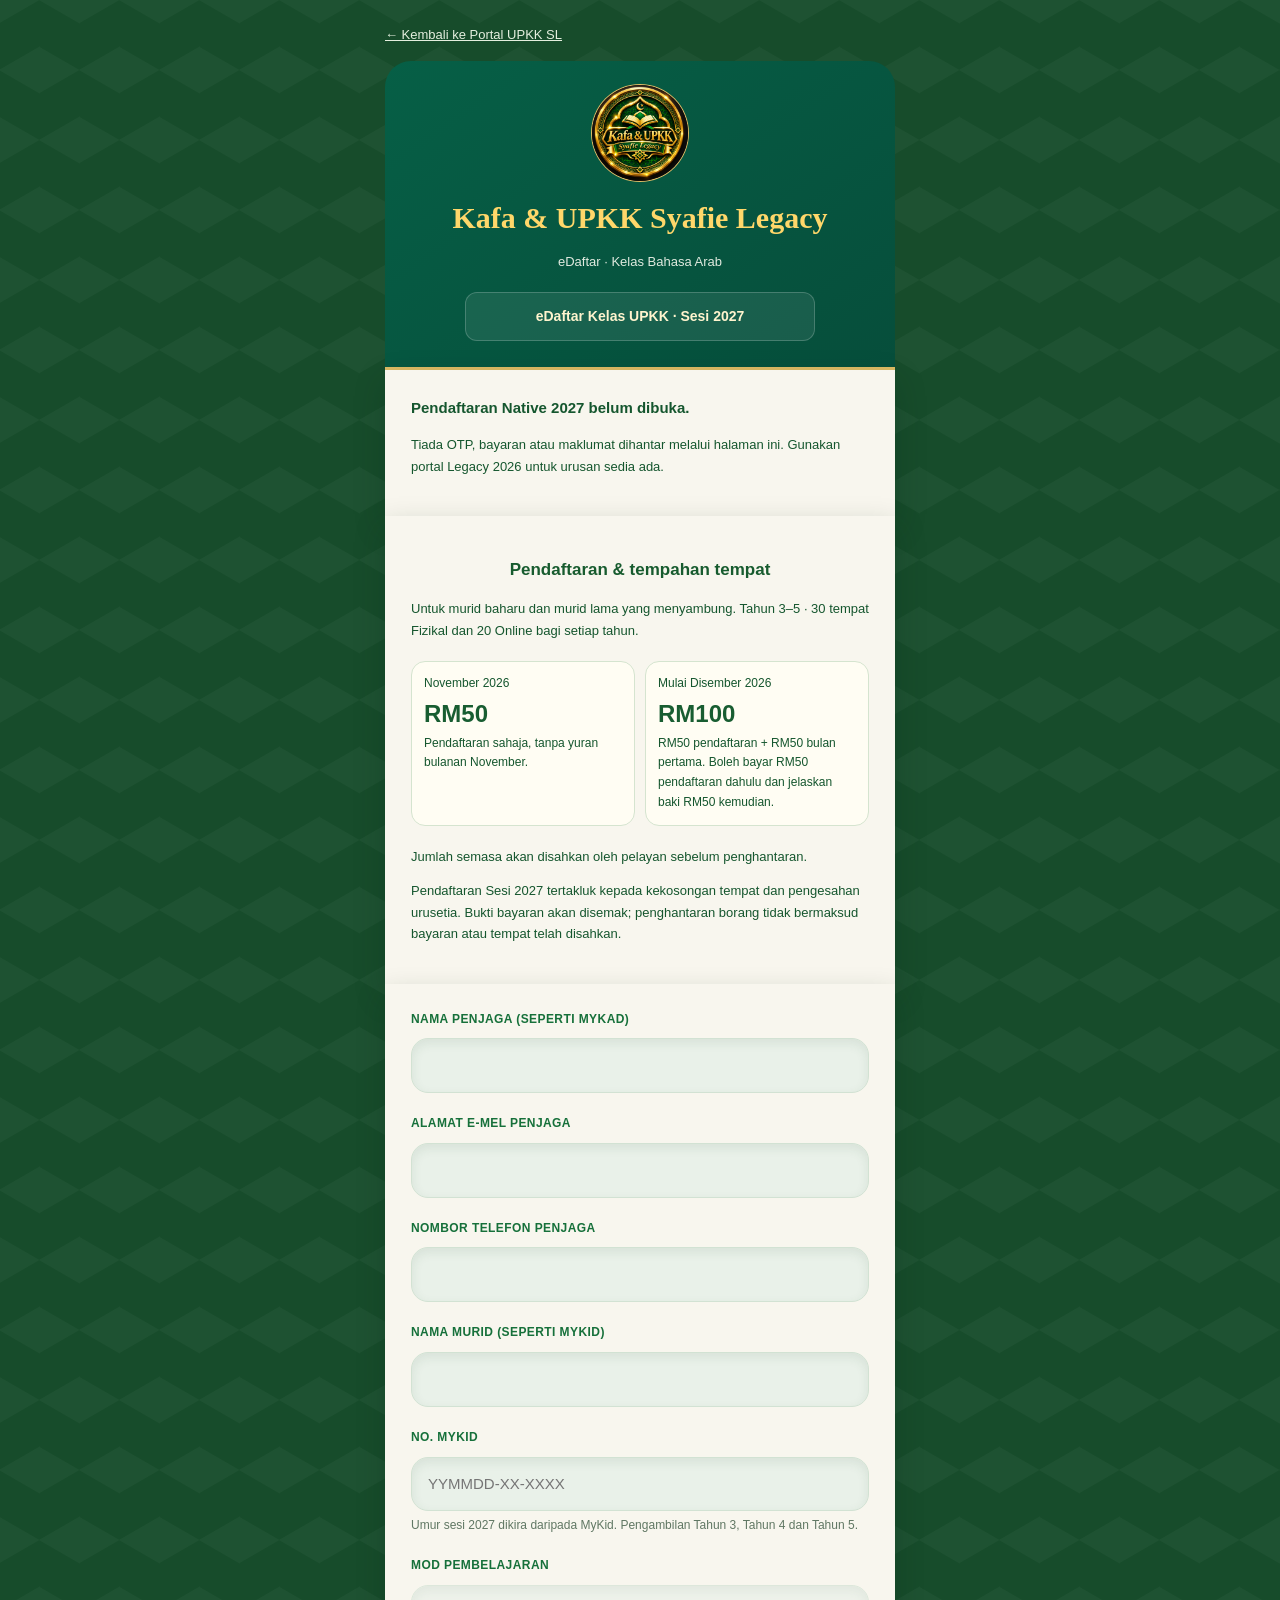
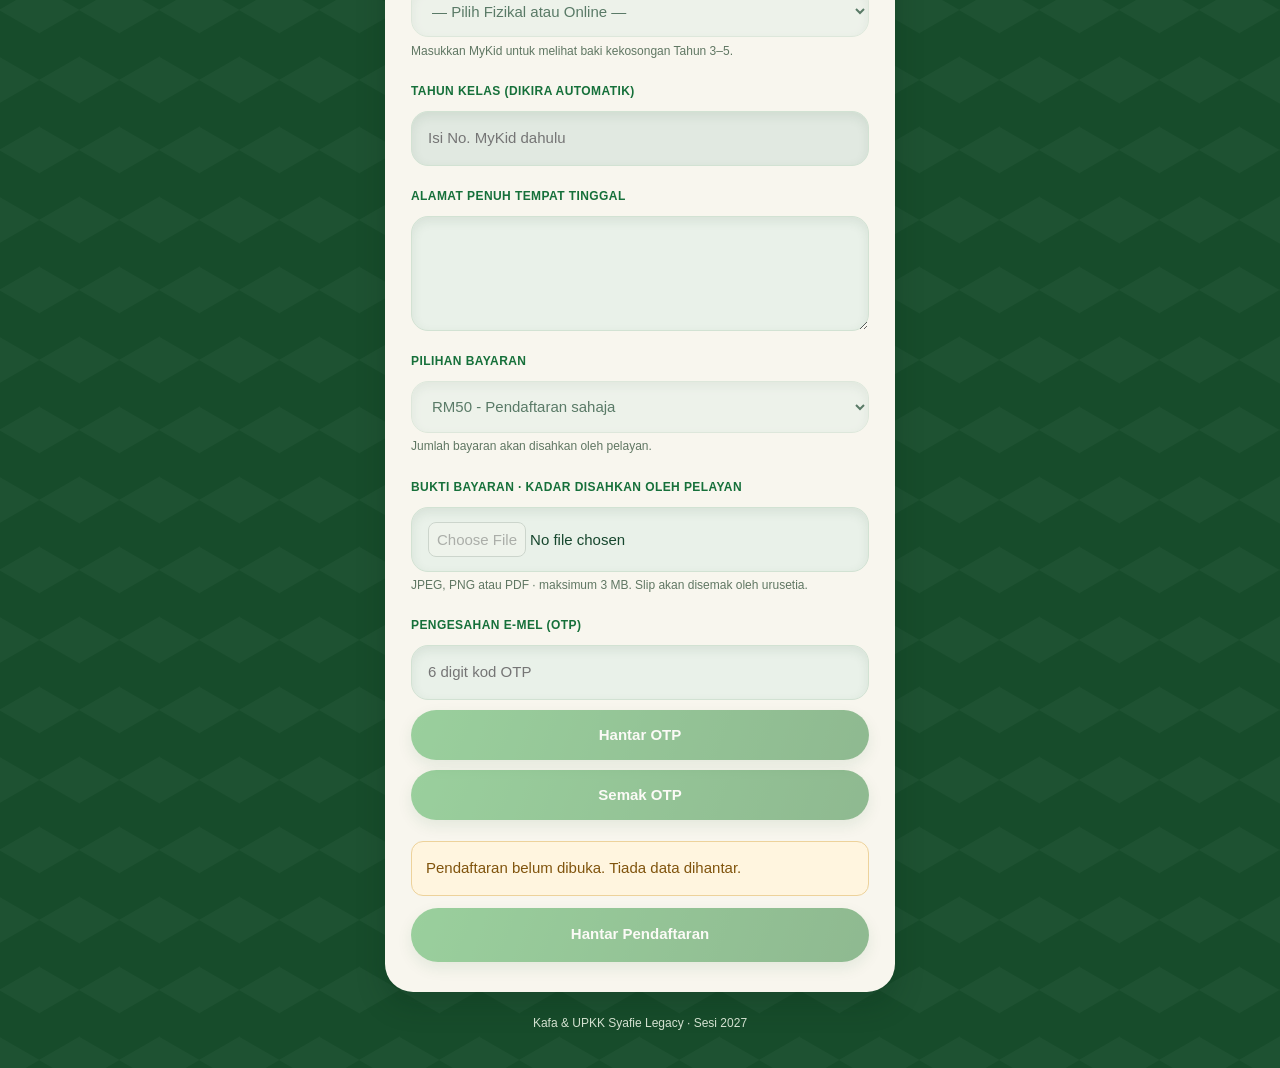
==== edaftar.html @ 926cbefb "fix(edaftar): restore milestone RM50/RM100 payment selector in 2027 form" ====
<!doctype html>
<html lang="ms"><head><meta charset="utf-8"><meta name="viewport" content="width=device-width,initial-scale=1"><meta name="referrer" content="no-referrer"><meta http-equiv="Content-Security-Policy" content="default-src 'none'; script-src 'self'; style-src 'self' 'unsafe-inline'; connect-src https://script.google.com https://script.googleusercontent.com; img-src 'self' data:; base-uri 'none'; form-action 'none'; object-src 'none'"><meta name="theme-color" content="#064E3B"><meta name="description" content="Pendaftaran Kafa &amp; UPKK Syafie Legacy · Sesi 2027"><title>eDaftar · Kafa &amp; UPKK Syafie Legacy · Sesi 2027</title><link rel="stylesheet" href="./edaftar.css"><script defer src="./edaftar-config.js"></script><script defer src="./edaftar.js"></script></head><body><main><a href="./index.html">← Kembali ke Portal UPKK SL</a>
<header class="upkk-premium-header">
  <img
    src="./assets/branding/portal-logo.png"
    alt="Logo Kafa &amp; UPKK Syafie Legacy"
    class="upkk-header-logo"
    width="82"
    height="82"
  >
  <h1>Kafa &amp; UPKK Syafie Legacy</h1>
  <p>eDaftar · Kelas Bahasa Arab</p>
  <div class="upkk-session-label">
    eDaftar Kelas UPKK · Sesi 2027
  </div>
</header>
<section class="card" role="status" id="ed-gate-banner"><strong>Pendaftaran Native 2027 belum dibuka.</strong><p>Tiada OTP, bayaran atau maklumat dihantar melalui halaman ini. Gunakan portal Legacy 2026 untuk urusan sedia ada.</p></section><section class="card"><h2>Pendaftaran & tempahan tempat</h2><p>Untuk murid baharu dan murid lama yang menyambung. Tahun 3–5 · 30 tempat Fizikal dan 20 Online bagi setiap tahun.</p><div class="fees"><div>November 2026<strong>RM50</strong>Pendaftaran sahaja, tanpa yuran bulanan November.</div><div>Mulai Disember 2026<strong>RM100</strong>RM50 pendaftaran + RM50 bulan pertama. Boleh bayar RM50 pendaftaran dahulu dan jelaskan baki RM50 kemudian.</div></div><p id="ed-fee-quote">Jumlah semasa akan disahkan oleh pelayan sebelum penghantaran.</p><p>Pendaftaran Sesi 2027 tertakluk kepada kekosongan tempat dan pengesahan urusetia. Bukti bayaran akan disemak; penghantaran borang tidak bermaksud bayaran atau tempat telah disahkan.</p></section><section class="card" aria-label="Borang pendaftaran"><form id="native-edaftar-form" autocomplete="on"><fieldset id="ed-fieldset" disabled aria-label="Pendaftaran Native ditutup" style="border:0;padding:0;margin:0;min-width:0">
          <div class="fg"><label class="form-lbl" for="ed-nama-penjaga">Nama Penjaga (seperti MyKad)</label>
            <input class="form-inp" id="ed-nama-penjaga" name="namaPenjaga" maxlength="150" required autocomplete="name"></div>
          <div class="fg"><label class="form-lbl" for="ed-email">Alamat E-mel Penjaga</label>
            <input class="form-inp" id="ed-email" name="email" type="email" maxlength="254" required autocomplete="email"></div>
          <div class="fg"><label class="form-lbl" for="ed-telefon">Nombor Telefon Penjaga</label>
            <input class="form-inp" id="ed-telefon" name="telefon" type="tel" inputmode="tel" maxlength="20" required autocomplete="tel"></div>
          <div class="fg"><label class="form-lbl" for="ed-nama-murid">Nama Murid (seperti MyKid)</label>
            <input class="form-inp" id="ed-nama-murid" name="namaMurid" maxlength="150" required></div>
          <div class="fg"><label class="form-lbl" for="ed-mykid">No. MyKid</label>
            <input class="form-inp" id="ed-mykid" name="mykid" inputmode="numeric" maxlength="14"
              pattern="[0-9]{6}-[0-9]{2}-[0-9]{4}" placeholder="YYMMDD-XX-XXXX"
              title="No. MyKid dalam format YYMMDD-XX-XXXX" aria-describedby="ed-mykid-help" required>
            <small id="ed-mykid-help" aria-live="polite" style="display:block;margin-top:5px;color:var(--text-muted,#666)">Umur sesi 2027 dikira daripada MyKid. Pengambilan Tahun 3, Tahun 4 dan Tahun 5.</small></div>
          <div class="fg"><label class="form-lbl" for="ed-mod-kelas">Mod Pembelajaran</label>
            <select class="form-inp" id="ed-mod-kelas" required>
              <option value="">— Pilih Fizikal atau Online —</option>
              <option value="FIZIKAL">Fizikal (maksimum 30 murid setiap tahun)</option>
              <option value="ONLINE">Online (maksimum 20 murid setiap tahun)</option>
            </select>
            <small id="ed-seats-status" role="status" aria-live="polite" style="display:block;margin-top:5px;color:var(--text-muted,#666)">Masukkan MyKid untuk melihat baki kekosongan Tahun 3–5.</small></div>
          <div class="fg"><label class="form-lbl" for="ed-tahun-kelas">Tahun Kelas (dikira automatik)</label>
            <input class="form-inp" id="ed-tahun-kelas" readonly placeholder="Isi No. MyKid dahulu"></div>
          <div class="fg"><label class="form-lbl" for="ed-alamat">Alamat penuh tempat tinggal</label>
            <textarea class="form-inp" id="ed-alamat" name="alamat" rows="3" maxlength="500" required></textarea></div>
          <div class="fg">
  <label class="form-lbl" for="ed-payment-option">Pilihan Bayaran</label>
  <select class="form-inp" id="ed-payment-option" name="paymentOption" required disabled>
    <option value="REGISTRATION_ONLY">RM50 - Pendaftaran sahaja</option>
    <option value="FULL" disabled>Bayaran penuh - belum tersedia</option>
  </select>
  <small id="ed-payment-note">Jumlah bayaran akan disahkan oleh pelayan.</small>
</div>
          <div class="fg"><label class="form-lbl" for="ed-slip" id="ed-slip-label">Bukti bayaran · kadar disahkan oleh pelayan</label>
            <input class="form-inp" id="ed-slip" name="slip" type="file"
              accept="image/jpeg,image/png,application/pdf" required>
            <small style="display:block;margin-top:4px;color:var(--text-muted,#666)">JPEG, PNG atau PDF · maksimum 3 MB. Slip akan disemak oleh urusetia.</small>
          </div>
          <div class="fg">
            <label class="form-lbl" for="ed-otp">Pengesahan e-mel (OTP)</label>
            <div style="display:flex;gap:8px;align-items:center;flex-wrap:wrap">
              <input class="form-inp" id="ed-otp" type="text" inputmode="numeric" maxlength="6"
                pattern="[0-9]{6}" placeholder="6 digit kod OTP" style="flex:1;min-width:120px" autocomplete="one-time-code">
              <button type="button" class="btn btn-green" id="ed-request-otp" disabled>Hantar OTP</button>
              <button type="button" class="btn btn-green" id="ed-verify-otp" disabled>Semak OTP</button>
            </div>
          </div>
          <div class="edaftar-warn" id="ed-status" role="status" aria-live="polite">
            Pendaftaran belum dibuka. Tiada data dihantar atau disimpan.
          </div>
          <button class="btn btn-green" type="submit" id="ed-submit" disabled
            style="opacity:.55;cursor:not-allowed;margin-top:12px;">Hantar Pendaftaran</button>
        </fieldset></form></section><dialog id="ed-confirm-dialog" aria-labelledby="ed-confirm-title"><h2 id="ed-confirm-title">Sahkan pendaftaran</h2><p>Murid: <span id="ed-confirm-name"></span></p><p>Sesi 2027 · Bukti bayaran <span id="ed-confirm-fee"></span> akan dihantar untuk semakan. Bayaran belum disahkan.</p><div class="ed-confirm-actions"><button type="button" class="btn" id="ed-confirm-cancel">Batal</button><button type="button" class="btn btn-green" id="ed-confirm-yes">Ya, hantar</button></div></dialog><footer>Kafa &amp; UPKK Syafie Legacy · Sesi 2027</footer></main></body></html>
---- edaftar.css ----
:root{--forest:#173e32;--gold:#bd9654;--text-muted:#666b67}*{box-sizing:border-box}body{margin:0;background:#f5f3ec;color:#253c32;font:15px/1.65 system-ui,-apple-system,BlinkMacSystemFont,"Segoe UI",sans-serif}main{max-width:860px;margin:30px auto;padding:0 18px 40px}a{color:var(--forest)}header{background:linear-gradient(135deg,#113a2c,#285441);color:white;padding:32px;border-radius:24px;box-shadow:0 16px 40px #173e3220;border-bottom:4px solid var(--gold)}header small{letter-spacing:.16em;color:#e3c691}h1{font-size:clamp(26px,4vw,36px);margin:8px 0}header p{margin:0;color:#e2e9e3}.card{background:white;border:1px solid #e3dfd4;border-radius:22px;padding:28px;margin-top:20px;box-shadow:0 8px 26px #173e3209}.fees{display:grid;grid-template-columns:1fr 1fr;gap:14px;margin:20px 0}.fees div{background:#f8f6ee;border:1px solid #e7ddc9;border-radius:14px;padding:16px}.fees strong{display:block;font-size:25px;color:#173e32}.fg{margin-bottom:18px}.form-lbl{display:block;font-size:13px;font-weight:650;margin-bottom:6px}.form-inp{display:block;width:100%;border:1px solid #cdd5ce;border-radius:12px;padding:12px;font:inherit;background:#fcfdfa;color:#253c32;min-width:0}.form-inp:focus-visible{outline:3px solid #c7a76e;outline-offset:2px}.form-inp[readonly]{background:#f0f3ef}.btn{border:1px solid #bccbbf;border-radius:12px;padding:12px 18px;font:inherit;font-weight:600;cursor:pointer;background:#f4f6f2;color:#173e32}.btn-green{background:linear-gradient(135deg,#173e32,#315d46);color:white;border-color:#173e32}.btn:disabled{opacity:.5!important;cursor:not-allowed}#ed-submit{width:100%;opacity:1!important;cursor:pointer!important}#ed-submit:disabled{cursor:not-allowed!important}.edaftar-warn{padding:14px;border:1px solid #e3d2af;background:#faf5e9;border-radius:12px;margin-top:14px}small{font-size:12px}dialog{max-width:460px;width:calc(100% - 32px);border:1px solid #d8c7a6;border-radius:20px;padding:26px;color:#253c32}dialog::backdrop{background:#102c24aa}.ed-confirm-actions{display:flex;gap:10px;justify-content:flex-end;margin-top:20px}input[type=file]{white-space:normal;overflow:hidden}input::file-selector-button{padding:8px;border:1px solid #ccd5cc;border-radius:8px;background:#eef3eb}footer{text-align:center;color:#68736a;margin-top:22px;font-size:12px}@media(min-width:680px){form{display:grid;grid-template-columns:1fr 1fr;gap:0 20px}form>.fg:nth-child(n+8),#ed-status,#ed-submit{grid-column:1/-1}}@media(max-width:460px){main{margin-top:16px;padding:0 12px 25px}.card,header{padding:20px}.fees{grid-template-columns:1fr}.ed-confirm-actions{flex-direction:column}}@media(prefers-reduced-motion:reduce){*{scroll-behaviour:auto!important}}
#ed-submit:disabled{opacity:.5!important}

/* UPKK V2 — PREMIUM LEGACY RESTYLE — QA ONLY */
:root {
  --forest:#17492e;
  --gold:#dfbc65;
  --text-muted:#56715c;
}

body {
  background-color:#174c2b;
  background-image:
    linear-gradient(30deg,#ffffff08 12%,transparent 12.5%,transparent 87%,#ffffff08 87.5%),
    linear-gradient(150deg,#ffffff08 12%,transparent 12.5%,transparent 87%,#ffffff08 87.5%),
    linear-gradient(30deg,#ffffff08 12%,transparent 12.5%,transparent 87%,#ffffff08 87.5%),
    linear-gradient(150deg,#ffffff08 12%,transparent 12.5%,transparent 87%,#ffffff08 87.5%);
  background-size:80px 140px;
  background-position:0 0,0 0,40px 70px,40px 70px;
  color:#15562e;
  font-family:"Poppins","Segoe UI",sans-serif;
}

main {
  max-width:540px;
  padding:18px 15px 35px;
  margin:0 auto;
}

main>a {
  display:inline-block;
  color:#e5efdf;
  margin:6px 0 16px;
  font-size:13px;
}

header {
  text-align:center;
  padding:30px 20px;
  border-radius:26px 26px 0 0;
  border-bottom:3px solid #dfbc65;
  background:linear-gradient(145deg,#225a30,#14452a);
  box-shadow:none;
}

header small {
  letter-spacing:.1em;
  font-size:11px;
  color:#f3d48a;
}

header h1 {
  color:#ffd86b;
  font-family:Georgia,serif;
  font-size:29px;
  margin:10px 0;
}

header p {color:#e6f0e5}

.card {
  background:#f0f8f0;
  border:0;
  border-radius:0;
  padding:26px;
  margin:0;
  box-shadow:0 12px 28px #062b1640;
}

.card:last-of-type {
  border-radius:0 0 28px 28px;
  padding-bottom:30px;
}

.card h2 {
  color:#175b2e;
  font-size:17px;
  text-align:center;
}

.card p {font-size:13px}

.fees {
  grid-template-columns:repeat(2,minmax(0,1fr));
  gap:10px;
}

.fees div {
  border:1px solid #d5e4cf;
  background:#fffdf3;
  padding:12px;
  font-size:12px;
}

.fees strong {color:#185d31;font-size:24px}

/* Single-column registration form */
form {
  display:flex !important;
  flex-direction:column;
  gap:0 !important;
}

.fg {margin-bottom:21px}

.form-lbl {
  color:#16703a;
  font-weight:750;
  font-size:12px;
  letter-spacing:.035em;
  text-transform:uppercase;
  margin-bottom:9px;
}

.form-inp {
  min-height:52px;
  padding:14px 16px;
  border:1px solid #d2e2d3;
  border-radius:17px;
  background:#e9f1e9;
  color:#17472e;
  box-shadow:inset 0 4px 11px #1e523017;
  transition:border-color .2s,box-shadow .2s,background .2s;
}

.form-inp:focus {
  outline:none;
  border-color:#388f52;
  background:#fff;
  box-shadow:0 0 0 4px #4ca15b28;
}

.form-inp[readonly] {background:#e1e9e1}

textarea.form-inp {min-height:115px}

.fg small {
  color:#607763 !important;
  font-size:12px;
  line-height:1.6;
}

/* OTP vertically stacked, like Legacy */
#ed-otp {flex:none !important;width:100% !important}
.fg:has(#ed-otp)>div {
  flex-direction:column;
  align-items:stretch !important;
  gap:10px !important;
}

.btn {
  width:100%;
  min-height:50px;
  border-radius:30px;
  transition:transform .18s,box-shadow .18s,filter .18s;
}

.btn-green {
  background:linear-gradient(110deg,#3eaa4e,#287e35);
  border:0;
  color:white;
  box-shadow:0 6px 15px #165b2c2f;
}

.btn:not(:disabled):hover {
  filter:brightness(1.07);
  transform:translateY(-2px);
}

.btn:not(:disabled):active {transform:scale(.985)}

#ed-submit {
  min-height:54px;
  margin-top:14px;
}

.edaftar-warn {
  background:#fff5df;
  border:1px solid #edd29b;
  color:#80540d;
}

footer {color:#d8e6d5}

/* Gentle entrance animation */
@keyframes upkk-enter {
  from {opacity:0;transform:translateY(14px)}
  to {opacity:1;transform:translateY(0)}
}

header,.card {
  animation:upkk-enter .45s ease-out both;
}

.card:nth-of-type(2) {animation-delay:.1s}

@media(max-width:460px) {
  main {padding:12px 12px 28px}
  header {padding:25px 16px}
  .card {padding:23px 21px}
  .fees {grid-template-columns:1fr}
}

@media(prefers-reduced-motion:reduce) {
  header,.card {animation:none}
  .btn,.form-inp {transition:none}
}


/* Premium V2 header */
.upkk-premium-header {
  padding:24px 18px 26px;
  text-align:center;
}

.upkk-header-logo {
  display:block;
  width:82px;
  height:82px;
  margin:0 auto 12px;
  object-fit:contain;
  border-radius:50%;
  background:#fff;
  padding:5px;
}

.upkk-premium-header h1 {
  font-family:Georgia,serif;
  font-size:clamp(24px,5vw,30px);
  color:#ffd76a;
  margin:8px 0;
}

.upkk-premium-header p {
  font-size:13px;
  color:#e0eadf;
}

.upkk-session-label {
  margin:20px auto 0;
  padding:12px 14px;
  max-width:350px;
  background:#ffffff14;
  border:1px solid #ffffff32;
  border-radius:12px;
  color:#fff4ce;
  font-weight:700;
  font-size:14px;
}

/* R1 approved portal logo and off-white surfaces */
.upkk-header-logo{background:#101410;padding:0;width:96px;height:96px;box-shadow:0 0 0 1px #dfbc65}.card{background:#f8f6ee}.upkk-premium-header{background:linear-gradient(145deg,#065f46,#064e3b)}
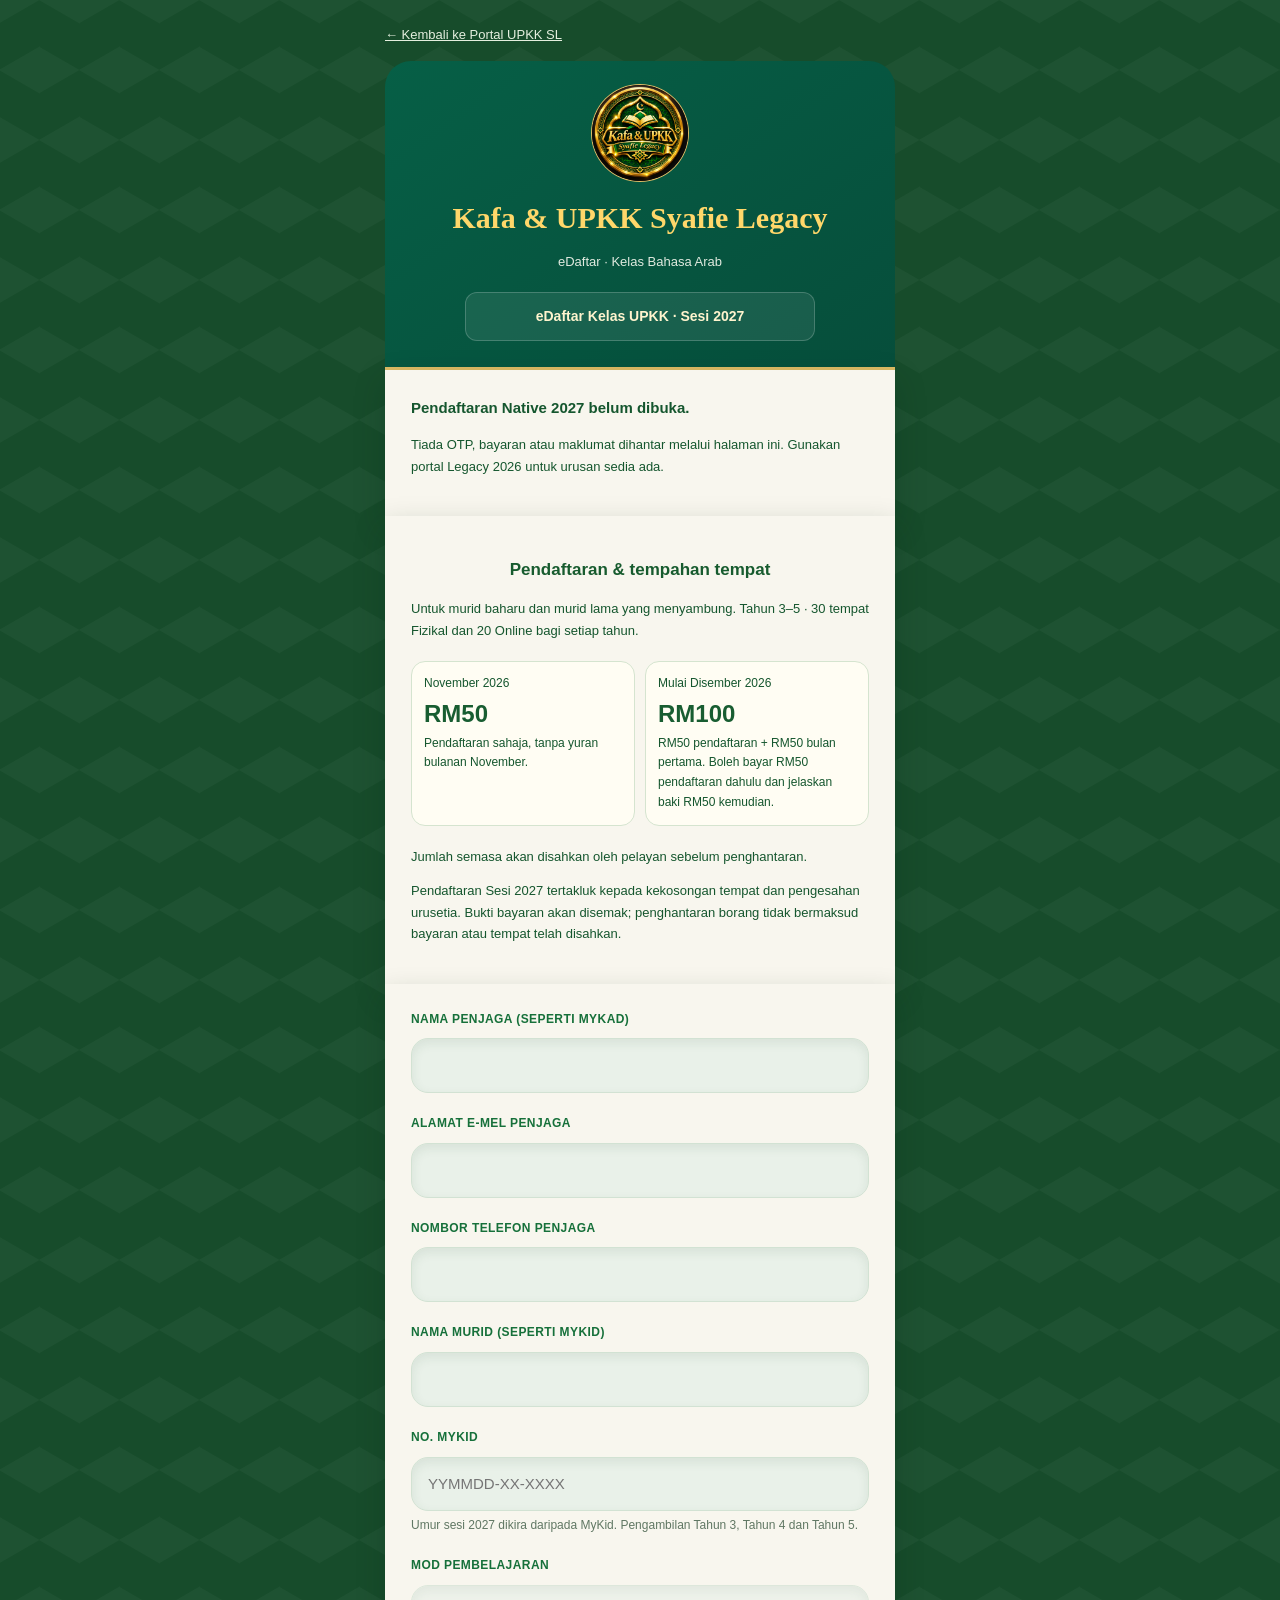
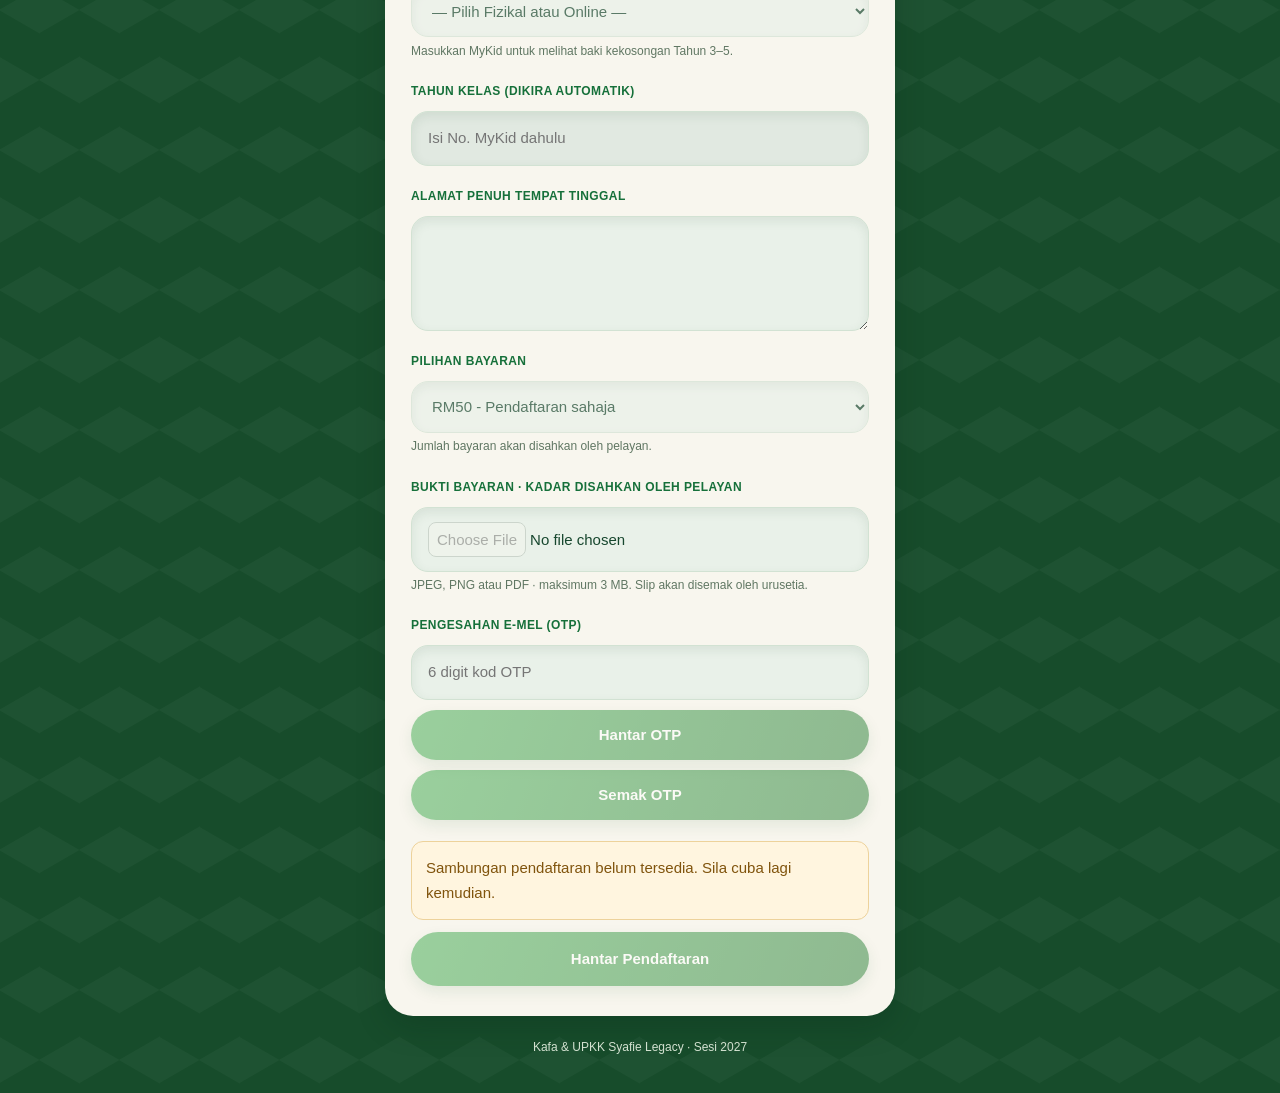
==== commit 0ec1a6c0: "feat(eDaftar): prepare Google V20 frontend gated OFF (edaftar.html)" ====
--- a/edaftar.html
+++ b/edaftar.html
@@ -1,5 +1,5 @@
 <!doctype html>
-<html lang="ms"><head><meta charset="utf-8"><meta name="viewport" content="width=device-width,initial-scale=1"><meta name="referrer" content="no-referrer"><meta http-equiv="Content-Security-Policy" content="default-src 'none'; script-src 'self'; style-src 'self' 'unsafe-inline'; connect-src https://script.google.com https://script.googleusercontent.com; img-src 'self' data:; base-uri 'none'; form-action 'none'; object-src 'none'"><meta name="theme-color" content="#064E3B"><meta name="description" content="Pendaftaran Kafa &amp; UPKK Syafie Legacy · Sesi 2027"><title>eDaftar · Kafa &amp; UPKK Syafie Legacy · Sesi 2027</title><link rel="stylesheet" href="./edaftar.css"><script defer src="./edaftar-config.js"></script><script defer src="./edaftar.js"></script></head><body><main><a href="./index.html">← Kembali ke Portal UPKK SL</a>
+<html lang="ms"><head><meta charset="utf-8"><meta name="viewport" content="width=device-width,initial-scale=1"><meta name="referrer" content="no-referrer"><meta http-equiv="Content-Security-Policy" content="default-src 'none'; script-src 'self' https://accounts.google.com/gsi/client; style-src 'self' 'unsafe-inline' https://accounts.google.com/gsi/style; connect-src https://script.google.com https://script.googleusercontent.com https://accounts.google.com/gsi/; frame-src https://accounts.google.com/gsi/; img-src 'self' data:; base-uri 'none'; form-action 'none'; object-src 'none'"><meta name="theme-color" content="#064E3B"><meta name="description" content="Pendaftaran Kafa &amp; UPKK Syafie Legacy · Sesi 2027"><title>eDaftar · Kafa &amp; UPKK Syafie Legacy · Sesi 2027</title><link rel="stylesheet" href="./edaftar.css"><script defer src="./edaftar-config.js"></script><script defer src="./edaftar.js"></script></head><body><main><a href="./index.html">← Kembali ke Portal UPKK SL</a>
 <header class="upkk-premium-header">
   <img
     src="./assets/branding/portal-logo.png"
@@ -52,6 +52,12 @@
               accept="image/jpeg,image/png,application/pdf" required>
             <small style="display:block;margin-top:4px;color:var(--text-muted,#666)">JPEG, PNG atau PDF · maksimum 3 MB. Slip akan disemak oleh urusetia.</small>
           </div>
+          <div id="ed-google-section" class="fg" hidden style="display:none">
+            <label class="form-lbl">Pengesahan e-mel penjaga</label>
+            <button type="button" class="btn btn-green" id="ed-google-login" disabled>Teruskan dengan Google</button>
+            <button type="button" class="btn" id="ed-google-reset" hidden style="display:none">Guna OTP e-mel / Tukar akaun</button>
+            <small>Akaun Google digunakan untuk mengesahkan e-mel penjaga. OTP e-mel kekal sebagai pilihan alternatif.</small>
+          </div>
           <div class="fg">
             <label class="form-lbl" for="ed-otp">Pengesahan e-mel (OTP)</label>
             <div style="display:flex;gap:8px;align-items:center;flex-wrap:wrap">
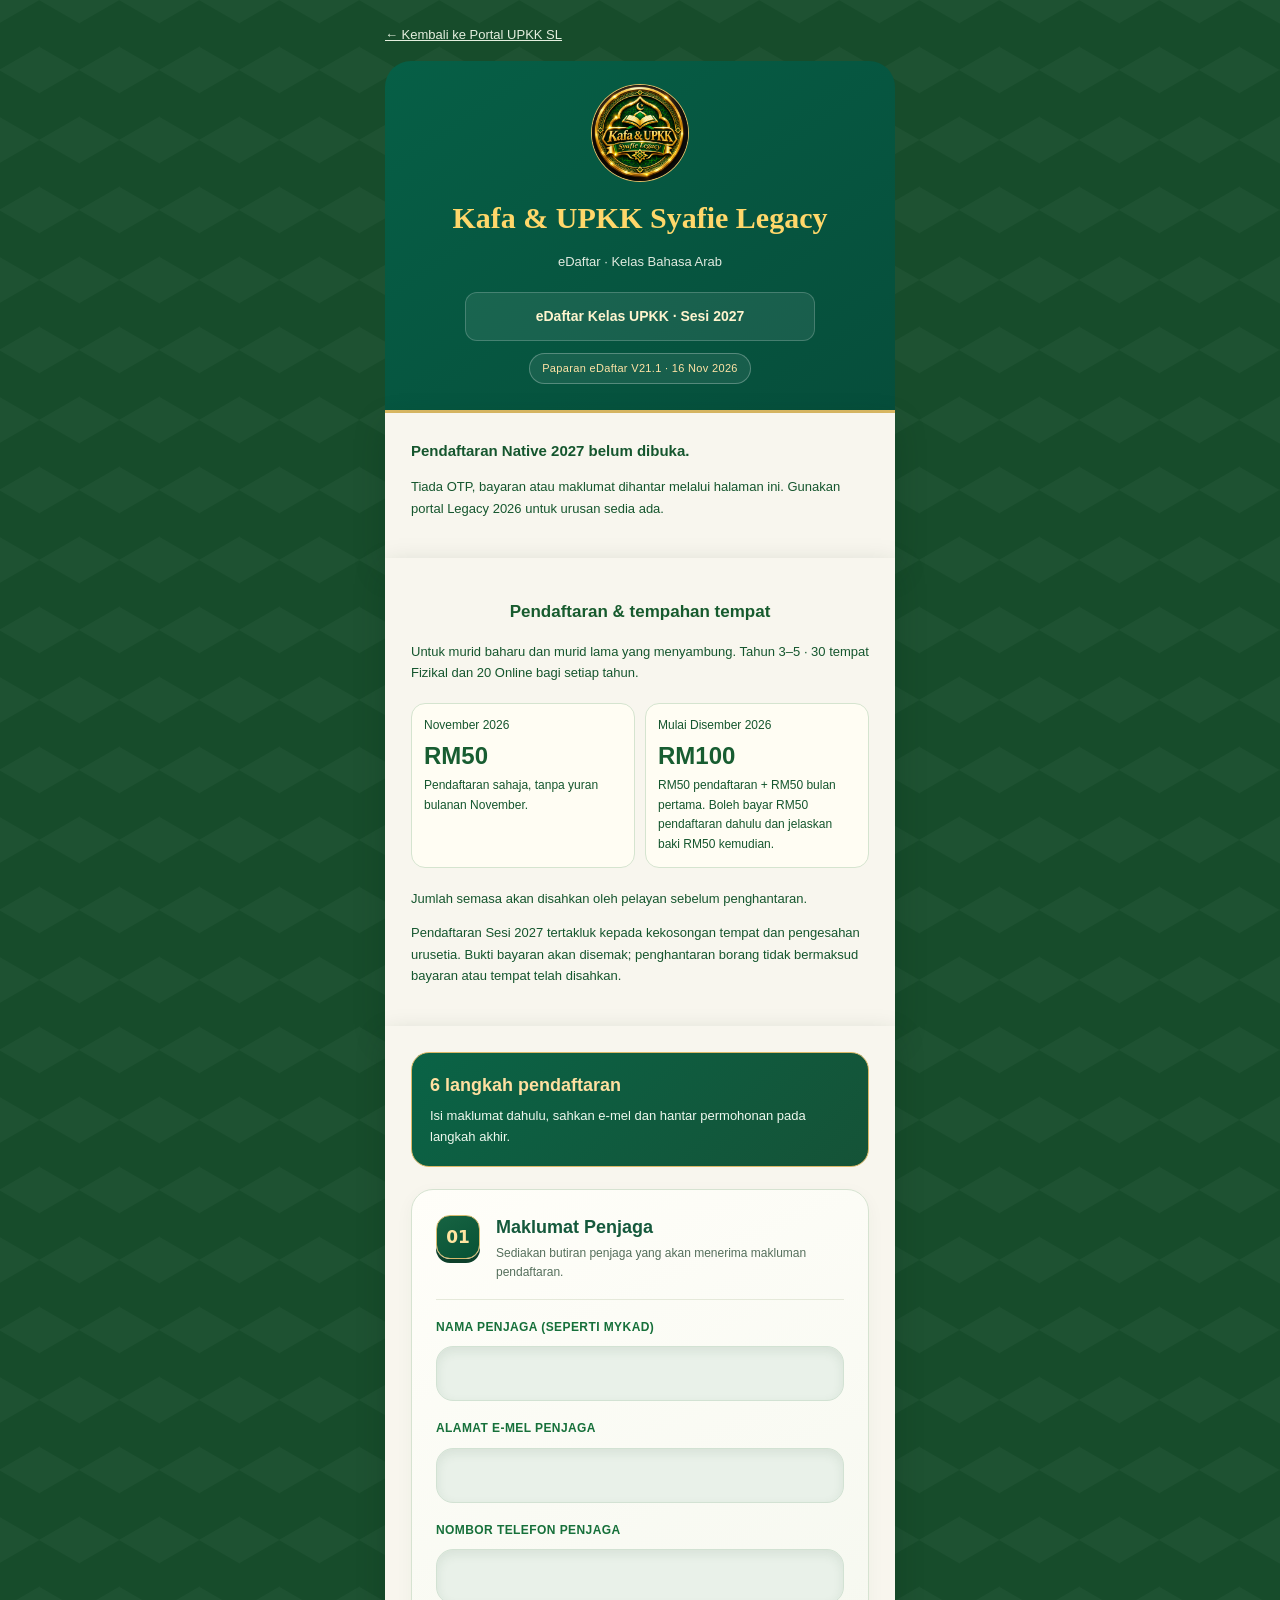
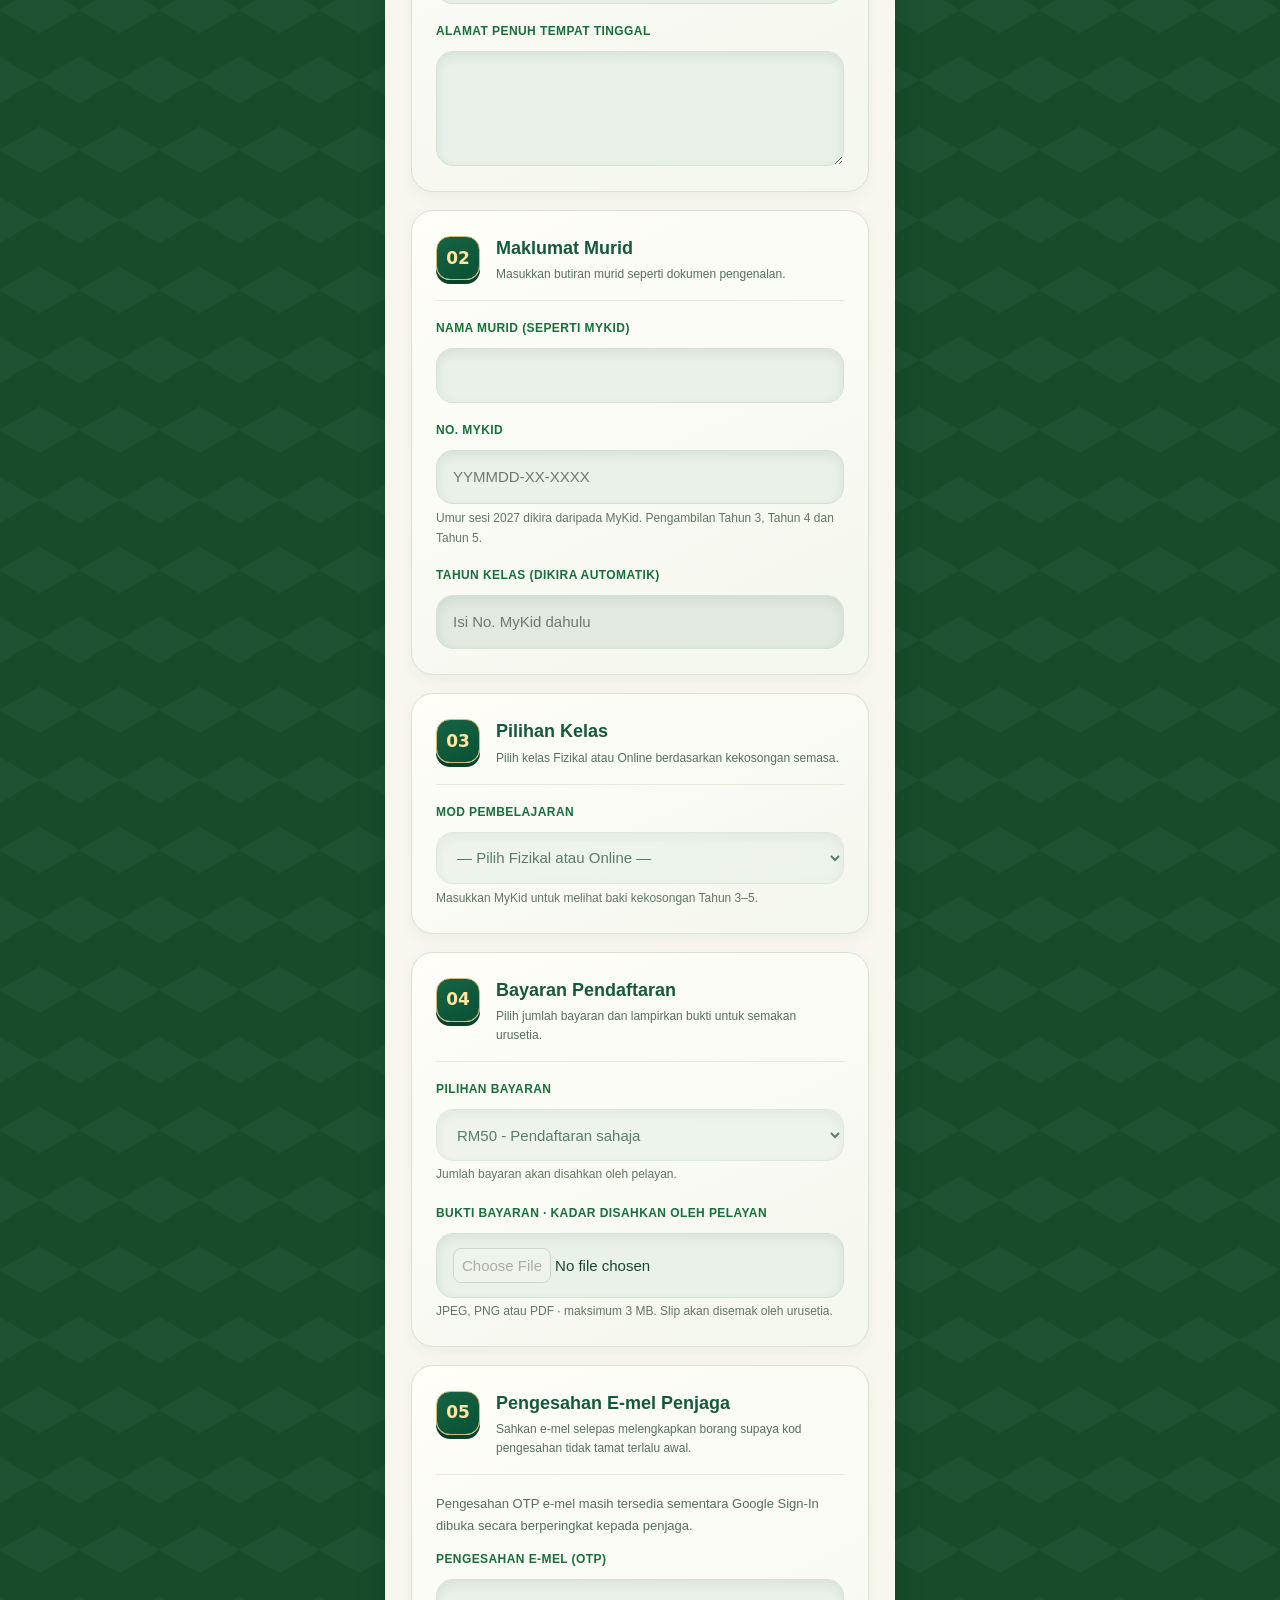
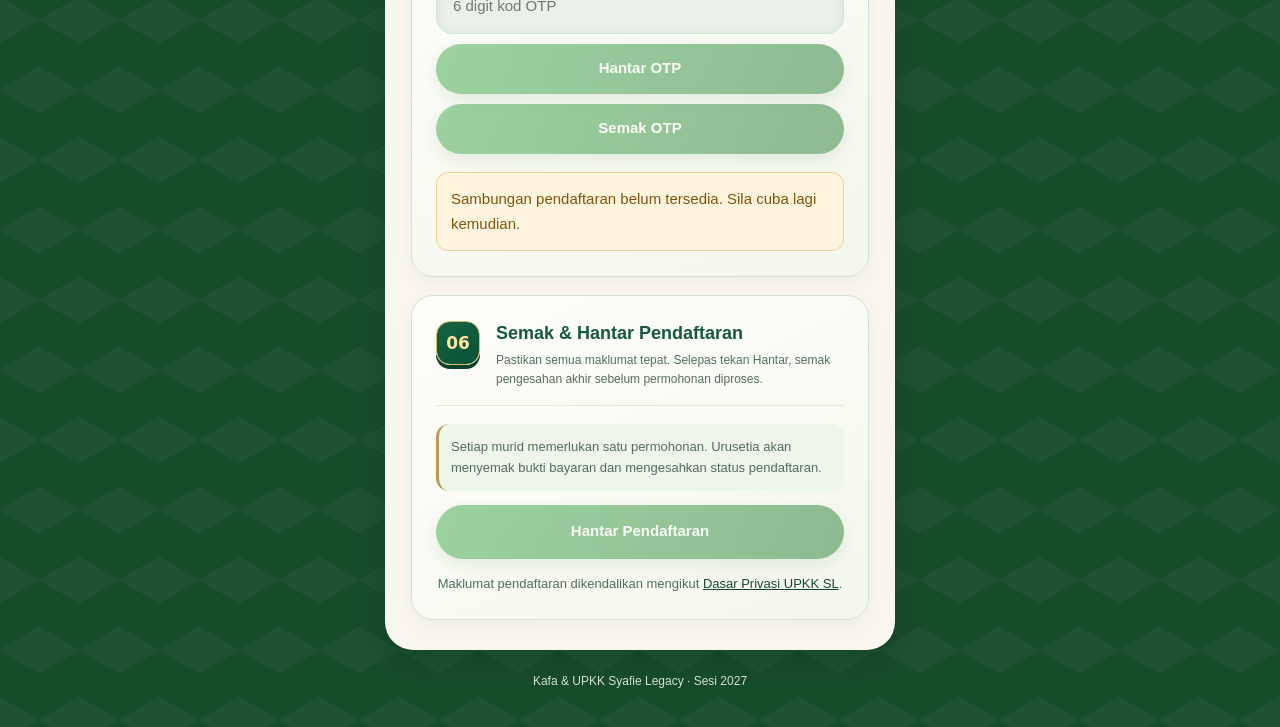
==== commit 689bdd7c: "ui(eDaftar): six-step mobile form and versioned parent entry (edaftar.html)" ====
--- a/edaftar.html
+++ b/edaftar.html
@@ -1,5 +1,5 @@
 <!doctype html>
-<html lang="ms"><head><meta charset="utf-8"><meta name="viewport" content="width=device-width,initial-scale=1"><meta name="referrer" content="no-referrer"><meta http-equiv="Content-Security-Policy" content="default-src 'none'; script-src 'self' https://accounts.google.com/gsi/client; style-src 'self' 'unsafe-inline' https://accounts.google.com/gsi/style; connect-src https://script.google.com https://script.googleusercontent.com https://accounts.google.com/gsi/; frame-src https://accounts.google.com/gsi/; img-src 'self' data:; base-uri 'none'; form-action 'none'; object-src 'none'"><meta name="theme-color" content="#064E3B"><meta name="description" content="Pendaftaran Kafa &amp; UPKK Syafie Legacy · Sesi 2027"><title>eDaftar · Kafa &amp; UPKK Syafie Legacy · Sesi 2027</title><link rel="stylesheet" href="./edaftar.css"><script defer src="./edaftar-config.js"></script><script defer src="./edaftar.js"></script></head><body><main><a href="./index.html">← Kembali ke Portal UPKK SL</a>
+<html lang="ms"><head><meta charset="utf-8"><meta name="viewport" content="width=device-width,initial-scale=1"><meta name="referrer" content="no-referrer"><meta http-equiv="Content-Security-Policy" content="default-src 'none'; script-src 'self' https://accounts.google.com/gsi/client; style-src 'self' 'unsafe-inline' https://accounts.google.com/gsi/style; connect-src https://script.google.com https://script.googleusercontent.com https://accounts.google.com/gsi/; frame-src https://accounts.google.com/gsi/; img-src 'self' data:; base-uri 'none'; form-action 'none'; object-src 'none'"><meta name="theme-color" content="#064E3B"><meta name="description" content="Pendaftaran Kafa &amp; UPKK Syafie Legacy · Sesi 2027"><title>eDaftar · Kafa &amp; UPKK Syafie Legacy · Sesi 2027</title><link rel="stylesheet" href="./edaftar.css?v=20261116-steps6-r1"><script defer src="./edaftar-config.js?v=20261116-steps6-r1"></script><script defer src="./edaftar.js?v=20261116-steps6-r1"></script></head><body><main><a href="./index.html">← Kembali ke Portal UPKK SL</a>
 <header class="upkk-premium-header">
   <img
     src="./assets/branding/portal-logo.png"
@@ -13,33 +13,68 @@
   <div class="upkk-session-label">
     eDaftar Kelas UPKK · Sesi 2027
   </div>
+  <div class="ed-ui-version">Paparan eDaftar V21.1 · 16 Nov 2026</div>
 </header>
-<section class="card" role="status" id="ed-gate-banner"><strong>Pendaftaran Native 2027 belum dibuka.</strong><p>Tiada OTP, bayaran atau maklumat dihantar melalui halaman ini. Gunakan portal Legacy 2026 untuk urusan sedia ada.</p></section><section class="card"><h2>Pendaftaran & tempahan tempat</h2><p>Untuk murid baharu dan murid lama yang menyambung. Tahun 3–5 · 30 tempat Fizikal dan 20 Online bagi setiap tahun.</p><div class="fees"><div>November 2026<strong>RM50</strong>Pendaftaran sahaja, tanpa yuran bulanan November.</div><div>Mulai Disember 2026<strong>RM100</strong>RM50 pendaftaran + RM50 bulan pertama. Boleh bayar RM50 pendaftaran dahulu dan jelaskan baki RM50 kemudian.</div></div><p id="ed-fee-quote">Jumlah semasa akan disahkan oleh pelayan sebelum penghantaran.</p><p>Pendaftaran Sesi 2027 tertakluk kepada kekosongan tempat dan pengesahan urusetia. Bukti bayaran akan disemak; penghantaran borang tidak bermaksud bayaran atau tempat telah disahkan.</p></section><section class="card" aria-label="Borang pendaftaran"><form id="native-edaftar-form" autocomplete="on"><fieldset id="ed-fieldset" disabled aria-label="Pendaftaran Native ditutup" style="border:0;padding:0;margin:0;min-width:0">
-          <div class="fg"><label class="form-lbl" for="ed-nama-penjaga">Nama Penjaga (seperti MyKad)</label>
-            <input class="form-inp" id="ed-nama-penjaga" name="namaPenjaga" maxlength="150" required autocomplete="name"></div>
-          <div class="fg"><label class="form-lbl" for="ed-email">Alamat E-mel Penjaga</label>
-            <input class="form-inp" id="ed-email" name="email" type="email" maxlength="254" required autocomplete="email"></div>
-          <div class="fg"><label class="form-lbl" for="ed-telefon">Nombor Telefon Penjaga</label>
-            <input class="form-inp" id="ed-telefon" name="telefon" type="tel" inputmode="tel" maxlength="20" required autocomplete="tel"></div>
-          <div class="fg"><label class="form-lbl" for="ed-nama-murid">Nama Murid (seperti MyKid)</label>
-            <input class="form-inp" id="ed-nama-murid" name="namaMurid" maxlength="150" required></div>
-          <div class="fg"><label class="form-lbl" for="ed-mykid">No. MyKid</label>
+<section class="card" role="status" id="ed-gate-banner"><strong>Pendaftaran Native 2027 belum dibuka.</strong><p>Tiada OTP, bayaran atau maklumat dihantar melalui halaman ini. Gunakan portal Legacy 2026 untuk urusan sedia ada.</p></section><section class="card"><h2>Pendaftaran & tempahan tempat</h2><p>Untuk murid baharu dan murid lama yang menyambung. Tahun 3–5 · 30 tempat Fizikal dan 20 Online bagi setiap tahun.</p><div class="fees"><div>November 2026<strong>RM50</strong>Pendaftaran sahaja, tanpa yuran bulanan November.</div><div>Mulai Disember 2026<strong>RM100</strong>RM50 pendaftaran + RM50 bulan pertama. Boleh bayar RM50 pendaftaran dahulu dan jelaskan baki RM50 kemudian.</div></div><p id="ed-fee-quote">Jumlah semasa akan disahkan oleh pelayan sebelum penghantaran.</p><p>Pendaftaran Sesi 2027 tertakluk kepada kekosongan tempat dan pengesahan urusetia. Bukti bayaran akan disemak; penghantaran borang tidak bermaksud bayaran atau tempat telah disahkan.</p></section><section class="card ed-form-card" aria-label="Borang pendaftaran"><div class="ed-form-intro"><strong>6 langkah pendaftaran</strong><p>Isi maklumat dahulu, sahkan e-mel dan hantar permohonan pada langkah akhir.</p></div><form id="native-edaftar-form" autocomplete="on"><fieldset id="ed-fieldset" disabled aria-label="Pendaftaran Native ditutup" style="border:0;padding:0;margin:0;min-width:0">
+
+<section class="edaftar-step" aria-labelledby="ed-step-01">
+  <div class="ed-step-header">
+    <span class="ed-step-number" aria-hidden="true">01</span>
+    <div class="ed-step-heading"><h3 id="ed-step-01">Maklumat Penjaga</h3><p>Sediakan butiran penjaga yang akan menerima makluman pendaftaran.</p></div>
+  </div>
+  <div class="ed-step-content">
+<div class="fg"><label class="form-lbl" for="ed-nama-penjaga">Nama Penjaga (seperti MyKad)</label>
+            <input class="form-inp" id="ed-nama-penjaga" name="namaPenjaga" maxlength="150" required autocomplete="name"></div>
+<div class="fg"><label class="form-lbl" for="ed-email">Alamat E-mel Penjaga</label>
+            <input class="form-inp" id="ed-email" name="email" type="email" maxlength="254" required autocomplete="email"></div>
+<div class="fg"><label class="form-lbl" for="ed-telefon">Nombor Telefon Penjaga</label>
+            <input class="form-inp" id="ed-telefon" name="telefon" type="tel" inputmode="tel" maxlength="20" required autocomplete="tel"></div>
+<div class="fg"><label class="form-lbl" for="ed-alamat">Alamat penuh tempat tinggal</label>
+            <textarea class="form-inp" id="ed-alamat" name="alamat" rows="3" maxlength="500" required></textarea></div>
+  </div>
+</section>
+
+<section class="edaftar-step" aria-labelledby="ed-step-02">
+  <div class="ed-step-header">
+    <span class="ed-step-number" aria-hidden="true">02</span>
+    <div class="ed-step-heading"><h3 id="ed-step-02">Maklumat Murid</h3><p>Masukkan butiran murid seperti dokumen pengenalan.</p></div>
+  </div>
+  <div class="ed-step-content">
+<div class="fg"><label class="form-lbl" for="ed-nama-murid">Nama Murid (seperti MyKid)</label>
+            <input class="form-inp" id="ed-nama-murid" name="namaMurid" maxlength="150" required></div>
+<div class="fg"><label class="form-lbl" for="ed-mykid">No. MyKid</label>
             <input class="form-inp" id="ed-mykid" name="mykid" inputmode="numeric" maxlength="14"
               pattern="[0-9]{6}-[0-9]{2}-[0-9]{4}" placeholder="YYMMDD-XX-XXXX"
               title="No. MyKid dalam format YYMMDD-XX-XXXX" aria-describedby="ed-mykid-help" required>
-            <small id="ed-mykid-help" aria-live="polite" style="display:block;margin-top:5px;color:var(--text-muted,#666)">Umur sesi 2027 dikira daripada MyKid. Pengambilan Tahun 3, Tahun 4 dan Tahun 5.</small></div>
-          <div class="fg"><label class="form-lbl" for="ed-mod-kelas">Mod Pembelajaran</label>
+            <small id="ed-mykid-help" aria-live="polite" style="display:block;margin-top:5px;color:var(--text-muted,#666)">Umur sesi 2027 dikira daripada MyKid. Pengambilan Tahun 3, Tahun 4 dan Tahun 5.</small></div>
+<div class="fg"><label class="form-lbl" for="ed-tahun-kelas">Tahun Kelas (dikira automatik)</label>
+            <input class="form-inp" id="ed-tahun-kelas" readonly placeholder="Isi No. MyKid dahulu"></div>
+  </div>
+</section>
+
+<section class="edaftar-step" aria-labelledby="ed-step-03">
+  <div class="ed-step-header">
+    <span class="ed-step-number" aria-hidden="true">03</span>
+    <div class="ed-step-heading"><h3 id="ed-step-03">Pilihan Kelas</h3><p>Pilih kelas Fizikal atau Online berdasarkan kekosongan semasa.</p></div>
+  </div>
+  <div class="ed-step-content">
+<div class="fg"><label class="form-lbl" for="ed-mod-kelas">Mod Pembelajaran</label>
             <select class="form-inp" id="ed-mod-kelas" required>
               <option value="">— Pilih Fizikal atau Online —</option>
               <option value="FIZIKAL">Fizikal (maksimum 30 murid setiap tahun)</option>
               <option value="ONLINE">Online (maksimum 20 murid setiap tahun)</option>
             </select>
-            <small id="ed-seats-status" role="status" aria-live="polite" style="display:block;margin-top:5px;color:var(--text-muted,#666)">Masukkan MyKid untuk melihat baki kekosongan Tahun 3–5.</small></div>
-          <div class="fg"><label class="form-lbl" for="ed-tahun-kelas">Tahun Kelas (dikira automatik)</label>
-            <input class="form-inp" id="ed-tahun-kelas" readonly placeholder="Isi No. MyKid dahulu"></div>
-          <div class="fg"><label class="form-lbl" for="ed-alamat">Alamat penuh tempat tinggal</label>
-            <textarea class="form-inp" id="ed-alamat" name="alamat" rows="3" maxlength="500" required></textarea></div>
-          <div class="fg">
+            <small id="ed-seats-status" role="status" aria-live="polite" style="display:block;margin-top:5px;color:var(--text-muted,#666)">Masukkan MyKid untuk melihat baki kekosongan Tahun 3–5.</small></div>
+  </div>
+</section>
+
+<section class="edaftar-step" aria-labelledby="ed-step-04">
+  <div class="ed-step-header">
+    <span class="ed-step-number" aria-hidden="true">04</span>
+    <div class="ed-step-heading"><h3 id="ed-step-04">Bayaran Pendaftaran</h3><p>Pilih jumlah bayaran dan lampirkan bukti untuk semakan urusetia.</p></div>
+  </div>
+  <div class="ed-step-content">
+<div class="fg">
   <label class="form-lbl" for="ed-payment-option">Pilihan Bayaran</label>
   <select class="form-inp" id="ed-payment-option" name="paymentOption" required disabled>
     <option value="REGISTRATION_ONLY">RM50 - Pendaftaran sahaja</option>
@@ -47,18 +82,27 @@
   </select>
   <small id="ed-payment-note">Jumlah bayaran akan disahkan oleh pelayan.</small>
 </div>
-          <div class="fg"><label class="form-lbl" for="ed-slip" id="ed-slip-label">Bukti bayaran · kadar disahkan oleh pelayan</label>
+<div class="fg"><label class="form-lbl" for="ed-slip" id="ed-slip-label">Bukti bayaran · kadar disahkan oleh pelayan</label>
             <input class="form-inp" id="ed-slip" name="slip" type="file"
               accept="image/jpeg,image/png,application/pdf" required>
             <small style="display:block;margin-top:4px;color:var(--text-muted,#666)">JPEG, PNG atau PDF · maksimum 3 MB. Slip akan disemak oleh urusetia.</small>
-          </div>
-          <div id="ed-google-section" class="fg" hidden style="display:none">
+          </div>
+  </div>
+</section>
+
+<section class="edaftar-step" aria-labelledby="ed-step-05">
+  <div class="ed-step-header">
+    <span class="ed-step-number" aria-hidden="true">05</span>
+    <div class="ed-step-heading"><h3 id="ed-step-05">Pengesahan E-mel Penjaga</h3><p>Sahkan e-mel selepas melengkapkan borang supaya kod pengesahan tidak tamat terlalu awal.</p></div>
+  </div>
+  <div class="ed-step-content">
+<div id="ed-google-section" class="fg" hidden style="display:none">
             <label class="form-lbl">Pengesahan e-mel penjaga</label>
             <button type="button" class="btn btn-green" id="ed-google-login" disabled>Teruskan dengan Google</button>
             <button type="button" class="btn" id="ed-google-reset" hidden style="display:none">Guna OTP e-mel / Tukar akaun</button>
             <small>Akaun Google digunakan untuk mengesahkan e-mel penjaga. OTP e-mel kekal sebagai pilihan alternatif.</small>
-          </div>
-          <div class="fg">
+          </div>
+<div class="ed-otp-fallback" id="ed-otp-fallback"><p class="ed-otp-note">Pengesahan OTP e-mel masih tersedia sementara Google Sign-In dibuka secara berperingkat kepada penjaga.</p><div class="fg">
             <label class="form-lbl" for="ed-otp">Pengesahan e-mel (OTP)</label>
             <div style="display:flex;gap:8px;align-items:center;flex-wrap:wrap">
               <input class="form-inp" id="ed-otp" type="text" inputmode="numeric" maxlength="6"
@@ -66,10 +110,22 @@
               <button type="button" class="btn btn-green" id="ed-request-otp" disabled>Hantar OTP</button>
               <button type="button" class="btn btn-green" id="ed-verify-otp" disabled>Semak OTP</button>
             </div>
-          </div>
-          <div class="edaftar-warn" id="ed-status" role="status" aria-live="polite">
+          </div></div>
+<div class="edaftar-warn" id="ed-status" role="status" aria-live="polite">
             Pendaftaran belum dibuka. Tiada data dihantar atau disimpan.
-          </div>
-          <button class="btn btn-green" type="submit" id="ed-submit" disabled
-            style="opacity:.55;cursor:not-allowed;margin-top:12px;">Hantar Pendaftaran</button>
-        </fieldset></form></section><dialog id="ed-confirm-dialog" aria-labelledby="ed-confirm-title"><h2 id="ed-confirm-title">Sahkan pendaftaran</h2><p>Murid: <span id="ed-confirm-name"></span></p><p>Sesi 2027 · Bukti bayaran <span id="ed-confirm-fee"></span> akan dihantar untuk semakan. Bayaran belum disahkan.</p><div class="ed-confirm-actions"><button type="button" class="btn" id="ed-confirm-cancel">Batal</button><button type="button" class="btn btn-green" id="ed-confirm-yes">Ya, hantar</button></div></dialog><footer>Kafa &amp; UPKK Syafie Legacy · Sesi 2027</footer></main></body></html>+          </div>
+  </div>
+</section>
+
+<section class="edaftar-step" aria-labelledby="ed-step-06">
+  <div class="ed-step-header">
+    <span class="ed-step-number" aria-hidden="true">06</span>
+    <div class="ed-step-heading"><h3 id="ed-step-06">Semak & Hantar Pendaftaran</h3><p>Pastikan semua maklumat tepat. Selepas tekan Hantar, semak pengesahan akhir sebelum permohonan diproses.</p></div>
+  </div>
+  <div class="ed-step-content">
+<p class="ed-final-note">Setiap murid memerlukan satu permohonan. Urusetia akan menyemak bukti bayaran dan mengesahkan status pendaftaran.</p>
+<button class="btn btn-green" type="submit" id="ed-submit" disabled style="opacity:.55;cursor:not-allowed;margin-top:12px;">Hantar Pendaftaran</button>
+<p class="ed-privacy-note">Maklumat pendaftaran dikendalikan mengikut <a href="./privacy.html">Dasar Privasi UPKK SL</a>.</p>
+  </div>
+</section>
+</fieldset></form></section><dialog id="ed-confirm-dialog" aria-labelledby="ed-confirm-title"><h2 id="ed-confirm-title">Sahkan pendaftaran</h2><p>Murid: <span id="ed-confirm-name"></span></p><p>Sesi 2027 · Bukti bayaran <span id="ed-confirm-fee"></span> akan dihantar untuk semakan. Bayaran belum disahkan.</p><div class="ed-confirm-actions"><button type="button" class="btn" id="ed-confirm-cancel">Batal</button><button type="button" class="btn btn-green" id="ed-confirm-yes">Ya, hantar</button></div></dialog><footer>Kafa &amp; UPKK Syafie Legacy · Sesi 2027</footer></main></body></html>
--- a/edaftar.css
+++ b/edaftar.css
@@ -250,3 +250,30 @@
 
 /* R1 approved portal logo and off-white surfaces */
 .upkk-header-logo{background:#101410;padding:0;width:96px;height:96px;box-shadow:0 0 0 1px #dfbc65}.card{background:#f8f6ee}.upkk-premium-header{background:linear-gradient(145deg,#065f46,#064e3b)}
+
+/* UPKK SL eDaftar 2027 — locked six-step responsive layout; presentation only. */
+.ed-ui-version{display:inline-block;margin-top:12px;padding:5px 12px;border:1px solid #ffffff44;border-radius:100px;color:#ffe3a5;background:#ffffff13;font-size:11px;letter-spacing:.03em}
+.ed-form-intro{margin:0 0 22px;padding:18px;border-radius:18px;background:linear-gradient(135deg,#0a6346,#155337);color:#fff;border:1px solid #dbb867}
+.ed-form-intro strong{font-size:18px;color:#ffdfa0}
+.ed-form-intro p{color:#eef8ee;font-size:13px;margin:6px 0 0;line-height:1.6}
+#ed-fieldset{display:flex;flex-direction:column;gap:18px;min-width:0}
+.edaftar-step{padding:20px 17px 17px;background:linear-gradient(155deg,#fffef9,#f4f7ee);border:1px solid #d6e3d1;border-radius:22px;box-shadow:0 5px 18px #17492e0b;min-width:0}
+.edaftar-step:focus-within{border-color:#b9a05f;box-shadow:0 0 0 2px #cba85c28}
+.ed-step-header{display:flex;align-items:flex-start;gap:13px;padding:0 0 16px;border-bottom:1px solid #e5e9da;margin:0 0 18px}
+.ed-step-number{flex:0 0 44px;width:44px;height:44px;display:grid;place-items:center;border-radius:14px;background:linear-gradient(150deg,#176342,#075235);border:1px solid #d6ba6d;color:#ffe5a1;font:750 17px/1.1 system-ui,sans-serif;box-shadow:0 4px 0 #0d402b}
+.ed-step-heading{min-width:0;flex:1}
+.ed-step-heading h3{font-size:16px;color:#15593c;margin:0 0 4px;font-weight:800;line-height:1.4}
+.ed-step-heading p{font-size:12px;color:#556f5c;margin:0;line-height:1.6}
+.ed-step-content{min-width:0}
+.ed-step-content>.fg:last-child{margin-bottom:0}
+.edaftar-step .fg{margin-bottom:18px}
+.ed-otp-note,.ed-final-note,.ed-privacy-note{font-size:12px;line-height:1.65;color:#536e5b;margin:0 0 14px}
+.ed-final-note{background:#eef5e9;border-radius:13px;padding:12px;border-left:3px solid #b99a58}
+.ed-privacy-note{margin:14px 0 0;text-align:center}
+.edaftar-step #ed-google-section[hidden]{display:none!important}
+.edaftar-step #ed-google-reset[hidden]{display:none!important}
+.edaftar-step .edaftar-warn{margin-top:12px}
+.edaftar-step #ed-submit{margin:0!important}
+@media(min-width:720px){.edaftar-step{padding:25px 24px}.ed-step-header{gap:16px}.ed-step-heading h3{font-size:18px}}
+@media(max-width:460px){.ed-form-card{padding:20px 14px}.edaftar-step{padding:20px 14px}.ed-step-number{flex-basis:42px;width:42px;height:42px}.ed-step-heading h3{font-size:15px}}
+@media(prefers-reduced-motion:reduce){.edaftar-step{scroll-behavior:auto}}
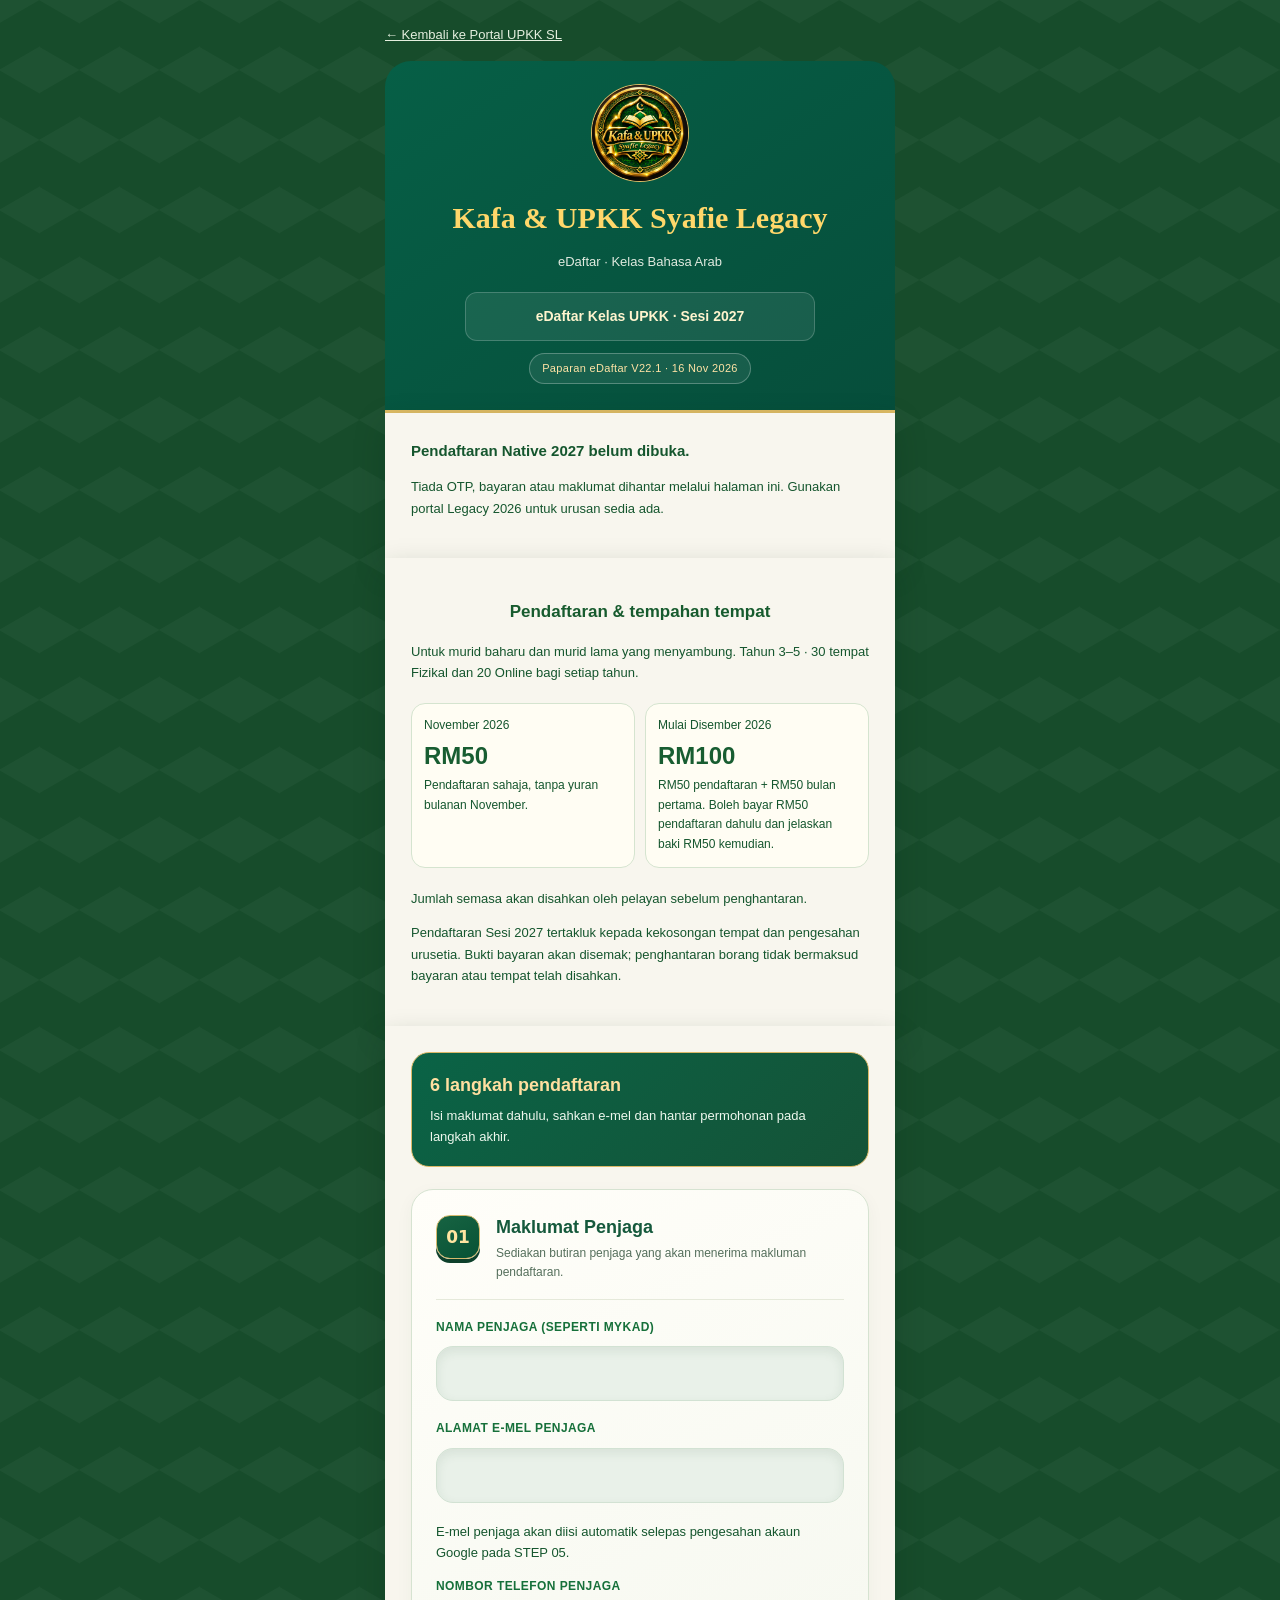
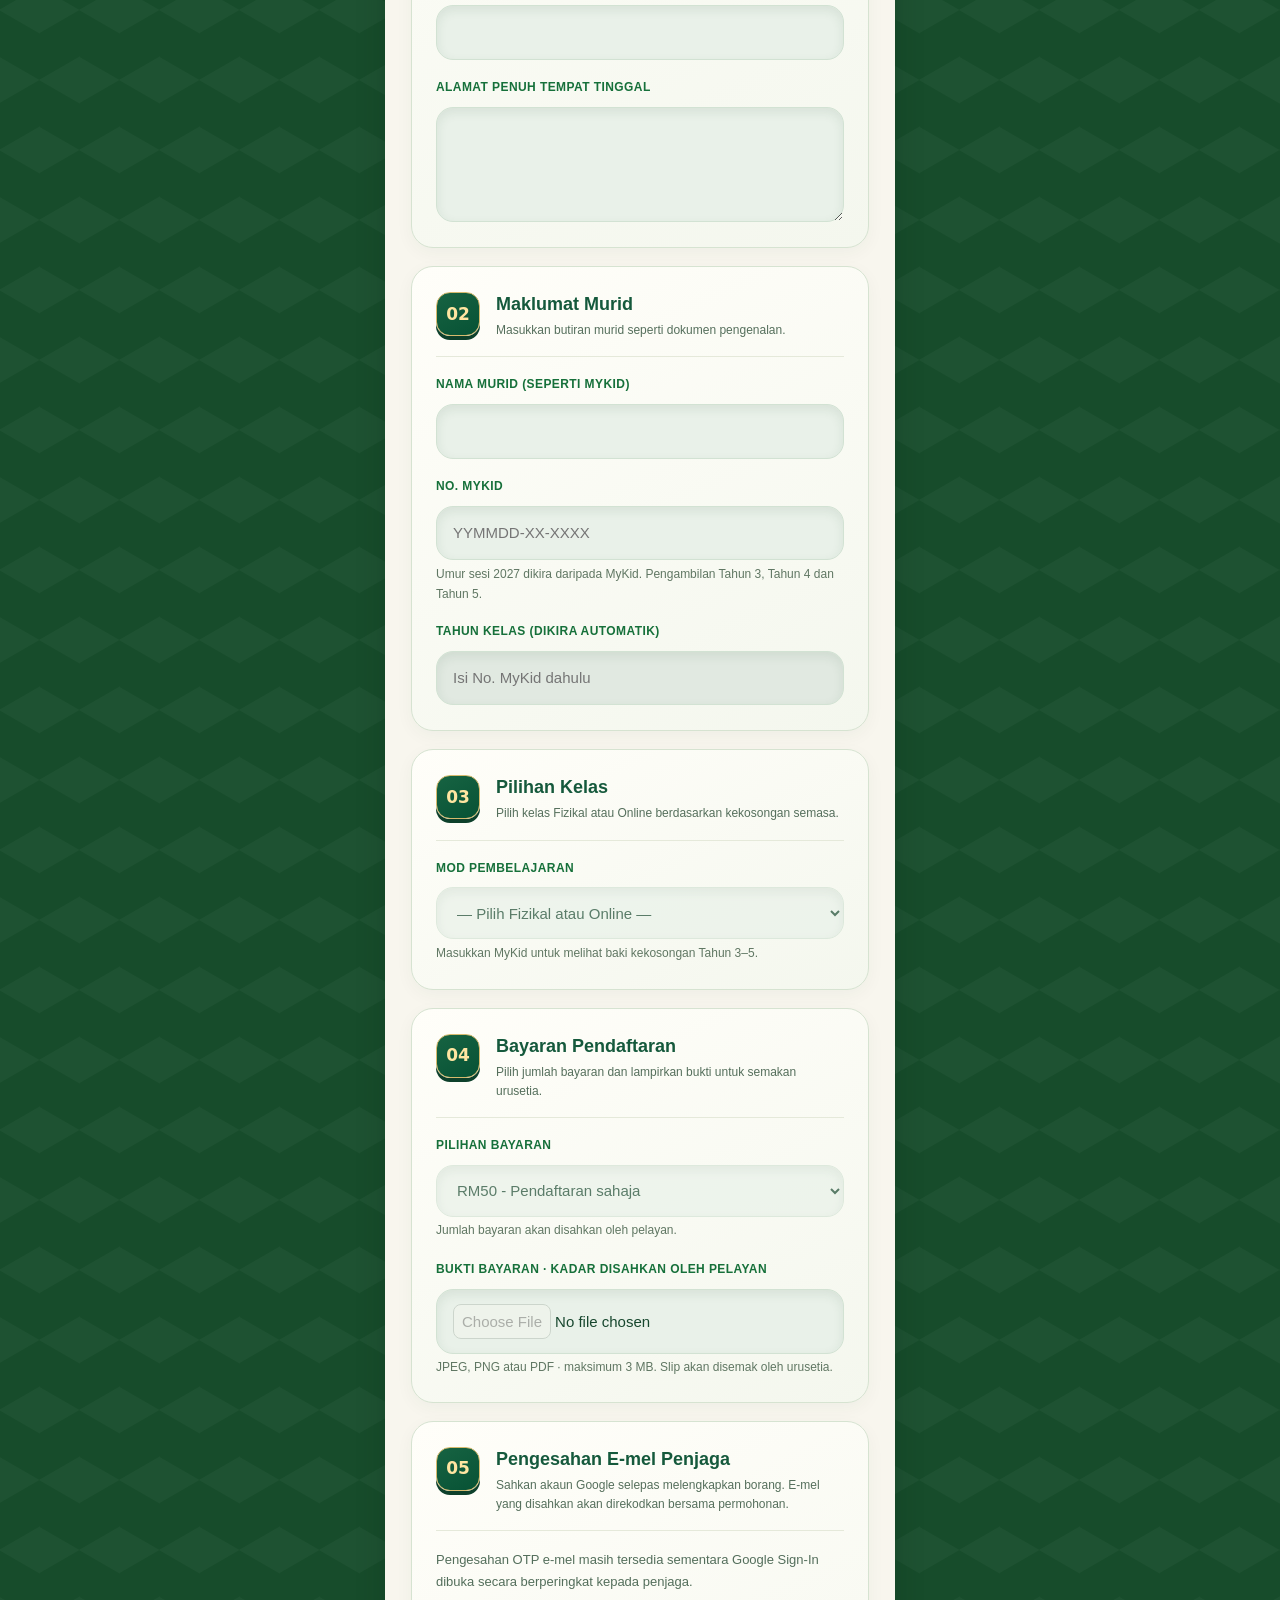
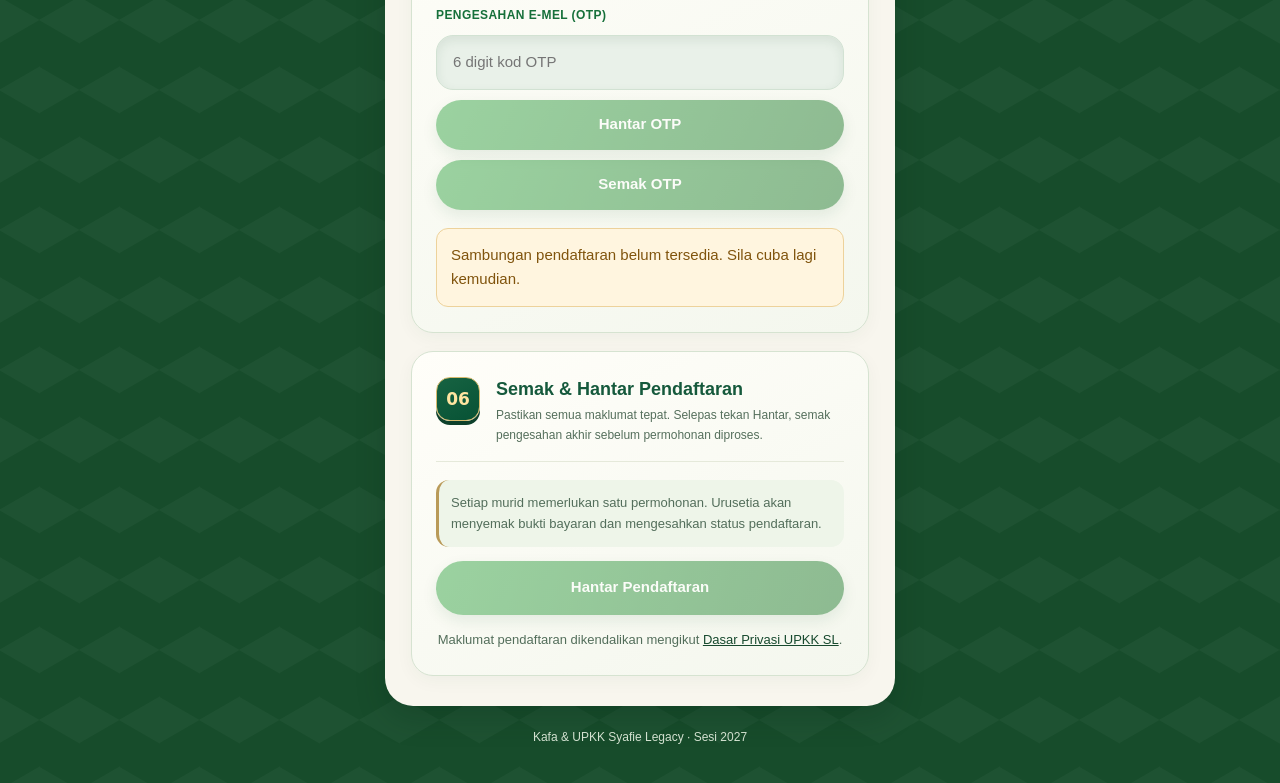
==== commit c071ced3: "feat(eDaftar): Google-only public STEP 05 and verified email display (edaftar.html)" ====
--- a/edaftar.html
+++ b/edaftar.html
@@ -1,5 +1,5 @@
 <!doctype html>
-<html lang="ms"><head><meta charset="utf-8"><meta name="viewport" content="width=device-width,initial-scale=1"><meta name="referrer" content="no-referrer"><meta http-equiv="Content-Security-Policy" content="default-src 'none'; script-src 'self' https://accounts.google.com/gsi/client; style-src 'self' 'unsafe-inline' https://accounts.google.com/gsi/style; connect-src https://script.google.com https://script.googleusercontent.com https://accounts.google.com/gsi/; frame-src https://accounts.google.com/gsi/; img-src 'self' data:; base-uri 'none'; form-action 'none'; object-src 'none'"><meta name="theme-color" content="#064E3B"><meta name="description" content="Pendaftaran Kafa &amp; UPKK Syafie Legacy · Sesi 2027"><title>eDaftar · Kafa &amp; UPKK Syafie Legacy · Sesi 2027</title><link rel="stylesheet" href="./edaftar.css?v=20261116-steps6-r1"><script defer src="./edaftar-config.js?v=20261116-steps6-r1"></script><script defer src="./edaftar.js?v=20261116-steps6-r1"></script></head><body><main><a href="./index.html">← Kembali ke Portal UPKK SL</a>
+<html lang="ms"><head><meta charset="utf-8"><meta name="viewport" content="width=device-width,initial-scale=1"><meta name="referrer" content="no-referrer"><meta http-equiv="Content-Security-Policy" content="default-src 'none'; script-src 'self' https://accounts.google.com/gsi/client; style-src 'self' 'unsafe-inline' https://accounts.google.com/gsi/style; connect-src https://script.google.com https://script.googleusercontent.com https://accounts.google.com/gsi/; frame-src https://accounts.google.com/gsi/; img-src 'self' data:; base-uri 'none'; form-action 'none'; object-src 'none'"><meta name="theme-color" content="#064E3B"><meta name="description" content="Pendaftaran Kafa &amp; UPKK Syafie Legacy · Sesi 2027"><title>eDaftar · Kafa &amp; UPKK Syafie Legacy · Sesi 2027</title><link rel="stylesheet" href="./edaftar.css?v=20261116-googlepublic-r1"><script defer src="./edaftar-config.js?v=20261116-googlepublic-r1"></script><script defer src="./edaftar.js?v=20261116-googlepublic-r1"></script></head><body><main><a href="./index.html">← Kembali ke Portal UPKK SL</a>
 <header class="upkk-premium-header">
   <img
     src="./assets/branding/portal-logo.png"
@@ -13,7 +13,7 @@
   <div class="upkk-session-label">
     eDaftar Kelas UPKK · Sesi 2027
   </div>
-  <div class="ed-ui-version">Paparan eDaftar V21.1 · 16 Nov 2026</div>
+  <div class="ed-ui-version">Paparan eDaftar V22.1 · 16 Nov 2026</div>
 </header>
 <section class="card" role="status" id="ed-gate-banner"><strong>Pendaftaran Native 2027 belum dibuka.</strong><p>Tiada OTP, bayaran atau maklumat dihantar melalui halaman ini. Gunakan portal Legacy 2026 untuk urusan sedia ada.</p></section><section class="card"><h2>Pendaftaran & tempahan tempat</h2><p>Untuk murid baharu dan murid lama yang menyambung. Tahun 3–5 · 30 tempat Fizikal dan 20 Online bagi setiap tahun.</p><div class="fees"><div>November 2026<strong>RM50</strong>Pendaftaran sahaja, tanpa yuran bulanan November.</div><div>Mulai Disember 2026<strong>RM100</strong>RM50 pendaftaran + RM50 bulan pertama. Boleh bayar RM50 pendaftaran dahulu dan jelaskan baki RM50 kemudian.</div></div><p id="ed-fee-quote">Jumlah semasa akan disahkan oleh pelayan sebelum penghantaran.</p><p>Pendaftaran Sesi 2027 tertakluk kepada kekosongan tempat dan pengesahan urusetia. Bukti bayaran akan disemak; penghantaran borang tidak bermaksud bayaran atau tempat telah disahkan.</p></section><section class="card ed-form-card" aria-label="Borang pendaftaran"><div class="ed-form-intro"><strong>6 langkah pendaftaran</strong><p>Isi maklumat dahulu, sahkan e-mel dan hantar permohonan pada langkah akhir.</p></div><form id="native-edaftar-form" autocomplete="on"><fieldset id="ed-fieldset" disabled aria-label="Pendaftaran Native ditutup" style="border:0;padding:0;margin:0;min-width:0">
 
@@ -25,8 +25,9 @@
   <div class="ed-step-content">
 <div class="fg"><label class="form-lbl" for="ed-nama-penjaga">Nama Penjaga (seperti MyKad)</label>
             <input class="form-inp" id="ed-nama-penjaga" name="namaPenjaga" maxlength="150" required autocomplete="name"></div>
-<div class="fg"><label class="form-lbl" for="ed-email">Alamat E-mel Penjaga</label>
+<div class="fg" id="ed-email-wrapper"><label class="form-lbl" for="ed-email">Alamat E-mel Penjaga</label>
             <input class="form-inp" id="ed-email" name="email" type="email" maxlength="254" required autocomplete="email"></div>
+<p class="ed-email-guidance">E-mel penjaga akan diisi automatik selepas pengesahan akaun Google pada STEP 05.</p>
 <div class="fg"><label class="form-lbl" for="ed-telefon">Nombor Telefon Penjaga</label>
             <input class="form-inp" id="ed-telefon" name="telefon" type="tel" inputmode="tel" maxlength="20" required autocomplete="tel"></div>
 <div class="fg"><label class="form-lbl" for="ed-alamat">Alamat penuh tempat tinggal</label>
@@ -93,14 +94,19 @@
 <section class="edaftar-step" aria-labelledby="ed-step-05">
   <div class="ed-step-header">
     <span class="ed-step-number" aria-hidden="true">05</span>
-    <div class="ed-step-heading"><h3 id="ed-step-05">Pengesahan E-mel Penjaga</h3><p>Sahkan e-mel selepas melengkapkan borang supaya kod pengesahan tidak tamat terlalu awal.</p></div>
+    <div class="ed-step-heading"><h3 id="ed-step-05">Pengesahan E-mel Penjaga</h3><p>Sahkan akaun Google selepas melengkapkan borang. E-mel yang disahkan akan direkodkan bersama permohonan.</p></div>
   </div>
   <div class="ed-step-content">
 <div id="ed-google-section" class="fg" hidden style="display:none">
             <label class="form-lbl">Pengesahan e-mel penjaga</label>
             <button type="button" class="btn btn-green" id="ed-google-login" disabled>Teruskan dengan Google</button>
-            <button type="button" class="btn" id="ed-google-reset" hidden style="display:none">Guna OTP e-mel / Tukar akaun</button>
-            <small>Akaun Google digunakan untuk mengesahkan e-mel penjaga. OTP e-mel kekal sebagai pilihan alternatif.</small>
+            <button type="button" class="btn" id="ed-google-reset" hidden style="display:none">Tukar akaun Google</button>
+            <small>Gunakan akaun Google penjaga untuk mengesahkan alamat e-mel sebelum menghantar pendaftaran.</small>
+            <div class="ed-google-verified" id="ed-google-verified" hidden>
+              <span class="ed-verified-label">E-mel penjaga disahkan</span>
+              <strong id="ed-google-verified-email"></strong>
+              <small>E-mel ini digunakan dalam rekod pendaftaran murid.</small>
+            </div>
           </div>
 <div class="ed-otp-fallback" id="ed-otp-fallback"><p class="ed-otp-note">Pengesahan OTP e-mel masih tersedia sementara Google Sign-In dibuka secara berperingkat kepada penjaga.</p><div class="fg">
             <label class="form-lbl" for="ed-otp">Pengesahan e-mel (OTP)</label>
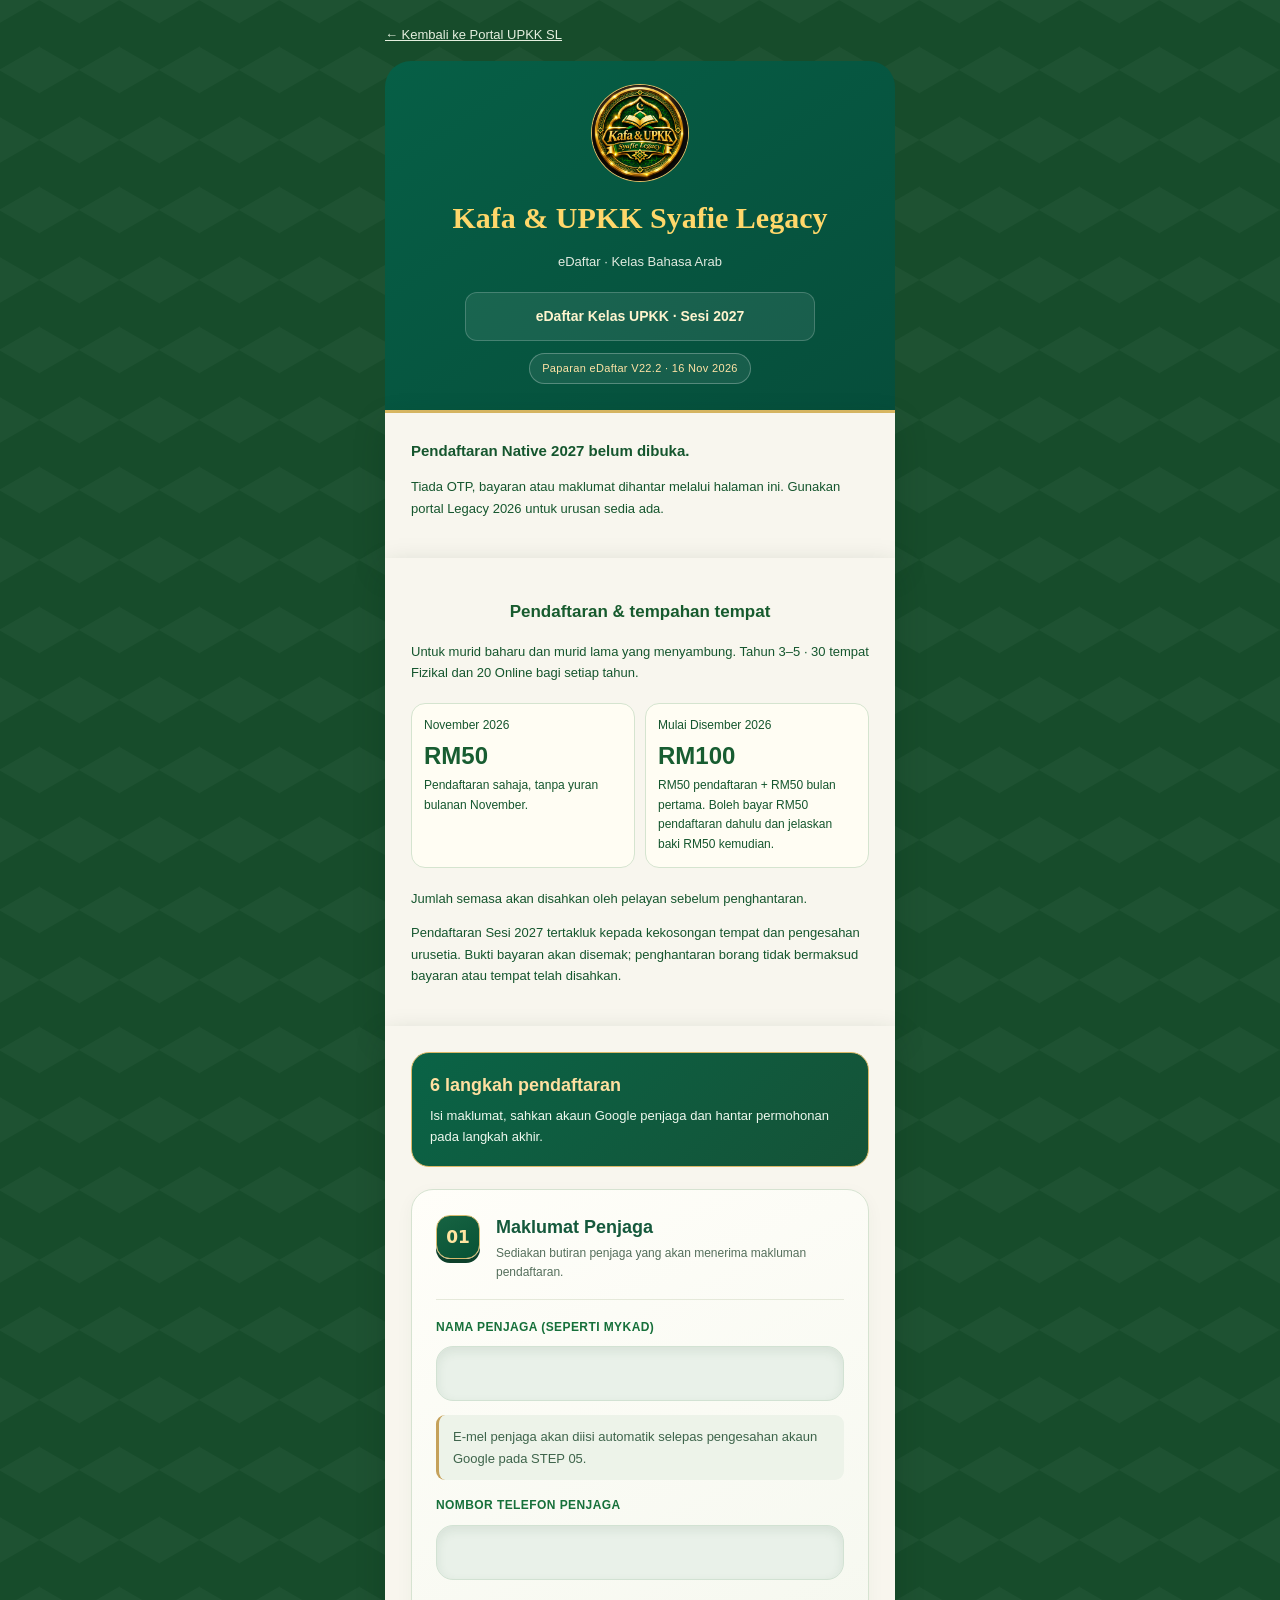
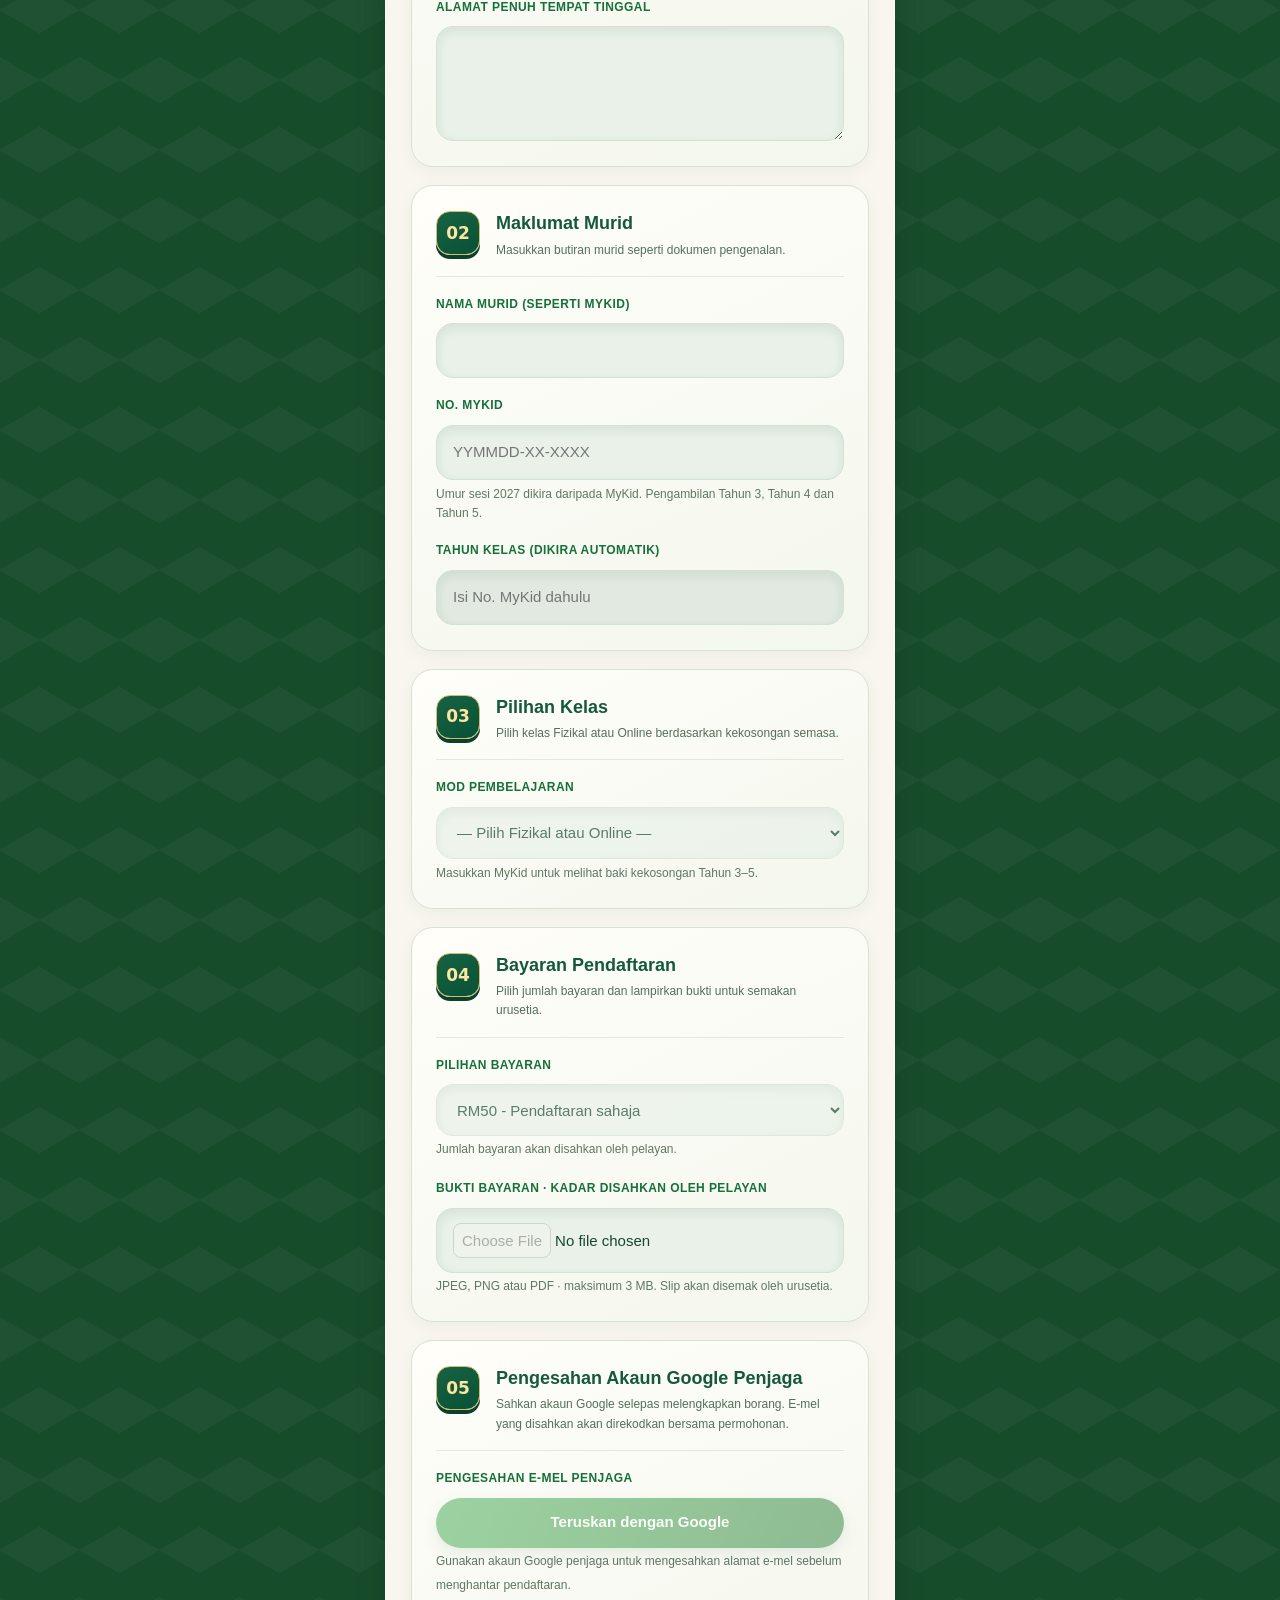
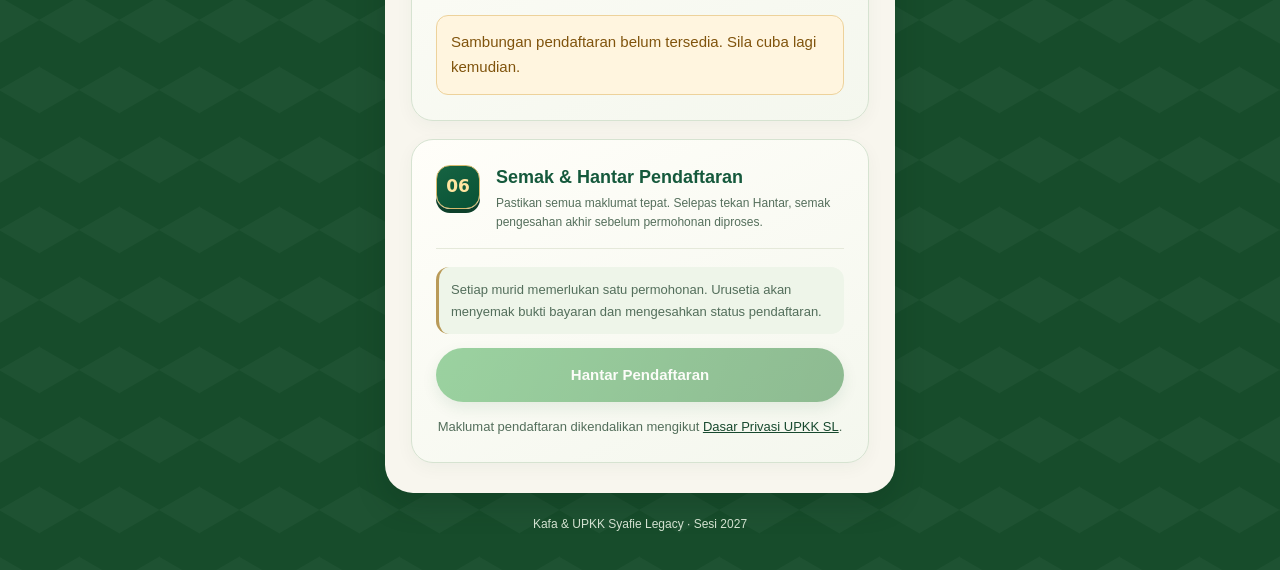
==== commit 6504dac9: "fix(edaftar): Google-only Parent 2027 V22.2 — edaftar.html" ====
--- a/edaftar.html
+++ b/edaftar.html
@@ -1,5 +1,5 @@
 <!doctype html>
-<html lang="ms"><head><meta charset="utf-8"><meta name="viewport" content="width=device-width,initial-scale=1"><meta name="referrer" content="no-referrer"><meta http-equiv="Content-Security-Policy" content="default-src 'none'; script-src 'self' https://accounts.google.com/gsi/client; style-src 'self' 'unsafe-inline' https://accounts.google.com/gsi/style; connect-src https://script.google.com https://script.googleusercontent.com https://accounts.google.com/gsi/; frame-src https://accounts.google.com/gsi/; img-src 'self' data:; base-uri 'none'; form-action 'none'; object-src 'none'"><meta name="theme-color" content="#064E3B"><meta name="description" content="Pendaftaran Kafa &amp; UPKK Syafie Legacy · Sesi 2027"><title>eDaftar · Kafa &amp; UPKK Syafie Legacy · Sesi 2027</title><link rel="stylesheet" href="./edaftar.css?v=20261116-googlepublic-r1"><script defer src="./edaftar-config.js?v=20261116-googlepublic-r1"></script><script defer src="./edaftar.js?v=20261116-googlepublic-r1"></script></head><body><main><a href="./index.html">← Kembali ke Portal UPKK SL</a>
+<html lang="ms"><head><meta charset="utf-8"><meta name="viewport" content="width=device-width,initial-scale=1"><meta name="referrer" content="no-referrer"><meta http-equiv="Content-Security-Policy" content="default-src 'none'; script-src 'self' https://accounts.google.com/gsi/client; style-src 'self' 'unsafe-inline' https://accounts.google.com/gsi/style; connect-src https://script.google.com https://script.googleusercontent.com https://accounts.google.com/gsi/; frame-src https://accounts.google.com/gsi/; img-src 'self' data:; base-uri 'none'; form-action 'none'; object-src 'none'"><meta name="theme-color" content="#064E3B"><meta name="description" content="Pendaftaran Kafa &amp; UPKK Syafie Legacy · Sesi 2027"><title>eDaftar · Kafa &amp; UPKK Syafie Legacy · Sesi 2027</title><link rel="stylesheet" href="./edaftar.css?v=20261116-googleonly-r2"><script defer src="./edaftar-config.js?v=20261116-googleonly-r2"></script><script defer src="./edaftar.js?v=20261116-googleonly-r2"></script></head><body><main><a href="./index.html">← Kembali ke Portal UPKK SL</a>
 <header class="upkk-premium-header">
   <img
     src="./assets/branding/portal-logo.png"
@@ -13,9 +13,9 @@
   <div class="upkk-session-label">
     eDaftar Kelas UPKK · Sesi 2027
   </div>
-  <div class="ed-ui-version">Paparan eDaftar V22.1 · 16 Nov 2026</div>
+  <div class="ed-ui-version">Paparan eDaftar V22.2 · 16 Nov 2026</div>
 </header>
-<section class="card" role="status" id="ed-gate-banner"><strong>Pendaftaran Native 2027 belum dibuka.</strong><p>Tiada OTP, bayaran atau maklumat dihantar melalui halaman ini. Gunakan portal Legacy 2026 untuk urusan sedia ada.</p></section><section class="card"><h2>Pendaftaran & tempahan tempat</h2><p>Untuk murid baharu dan murid lama yang menyambung. Tahun 3–5 · 30 tempat Fizikal dan 20 Online bagi setiap tahun.</p><div class="fees"><div>November 2026<strong>RM50</strong>Pendaftaran sahaja, tanpa yuran bulanan November.</div><div>Mulai Disember 2026<strong>RM100</strong>RM50 pendaftaran + RM50 bulan pertama. Boleh bayar RM50 pendaftaran dahulu dan jelaskan baki RM50 kemudian.</div></div><p id="ed-fee-quote">Jumlah semasa akan disahkan oleh pelayan sebelum penghantaran.</p><p>Pendaftaran Sesi 2027 tertakluk kepada kekosongan tempat dan pengesahan urusetia. Bukti bayaran akan disemak; penghantaran borang tidak bermaksud bayaran atau tempat telah disahkan.</p></section><section class="card ed-form-card" aria-label="Borang pendaftaran"><div class="ed-form-intro"><strong>6 langkah pendaftaran</strong><p>Isi maklumat dahulu, sahkan e-mel dan hantar permohonan pada langkah akhir.</p></div><form id="native-edaftar-form" autocomplete="on"><fieldset id="ed-fieldset" disabled aria-label="Pendaftaran Native ditutup" style="border:0;padding:0;margin:0;min-width:0">
+<section class="card" role="status" id="ed-gate-banner"><strong>Pendaftaran Native 2027 belum dibuka.</strong><p>Tiada OTP, bayaran atau maklumat dihantar melalui halaman ini. Gunakan portal Legacy 2026 untuk urusan sedia ada.</p></section><section class="card"><h2>Pendaftaran & tempahan tempat</h2><p>Untuk murid baharu dan murid lama yang menyambung. Tahun 3–5 · 30 tempat Fizikal dan 20 Online bagi setiap tahun.</p><div class="fees"><div>November 2026<strong>RM50</strong>Pendaftaran sahaja, tanpa yuran bulanan November.</div><div>Mulai Disember 2026<strong>RM100</strong>RM50 pendaftaran + RM50 bulan pertama. Boleh bayar RM50 pendaftaran dahulu dan jelaskan baki RM50 kemudian.</div></div><p id="ed-fee-quote">Jumlah semasa akan disahkan oleh pelayan sebelum penghantaran.</p><p>Pendaftaran Sesi 2027 tertakluk kepada kekosongan tempat dan pengesahan urusetia. Bukti bayaran akan disemak; penghantaran borang tidak bermaksud bayaran atau tempat telah disahkan.</p></section><section class="card ed-form-card" aria-label="Borang pendaftaran"><div class="ed-form-intro"><strong>6 langkah pendaftaran</strong><p>Isi maklumat, sahkan akaun Google penjaga dan hantar permohonan pada langkah akhir.</p></div><form id="native-edaftar-form" autocomplete="on"><fieldset id="ed-fieldset" disabled aria-label="Pendaftaran Native ditutup" style="border:0;padding:0;margin:0;min-width:0">
 
 <section class="edaftar-step" aria-labelledby="ed-step-01">
   <div class="ed-step-header">
@@ -26,7 +26,7 @@
 <div class="fg"><label class="form-lbl" for="ed-nama-penjaga">Nama Penjaga (seperti MyKad)</label>
             <input class="form-inp" id="ed-nama-penjaga" name="namaPenjaga" maxlength="150" required autocomplete="name"></div>
 <div class="fg" id="ed-email-wrapper"><label class="form-lbl" for="ed-email">Alamat E-mel Penjaga</label>
-            <input class="form-inp" id="ed-email" name="email" type="email" maxlength="254" required autocomplete="email"></div>
+            <input class="form-inp" id="ed-email" name="email" type="email" maxlength="254" required readonly autocomplete="email"></div>
 <p class="ed-email-guidance">E-mel penjaga akan diisi automatik selepas pengesahan akaun Google pada STEP 05.</p>
 <div class="fg"><label class="form-lbl" for="ed-telefon">Nombor Telefon Penjaga</label>
             <input class="form-inp" id="ed-telefon" name="telefon" type="tel" inputmode="tel" maxlength="20" required autocomplete="tel"></div>
@@ -94,10 +94,10 @@
 <section class="edaftar-step" aria-labelledby="ed-step-05">
   <div class="ed-step-header">
     <span class="ed-step-number" aria-hidden="true">05</span>
-    <div class="ed-step-heading"><h3 id="ed-step-05">Pengesahan E-mel Penjaga</h3><p>Sahkan akaun Google selepas melengkapkan borang. E-mel yang disahkan akan direkodkan bersama permohonan.</p></div>
+    <div class="ed-step-heading"><h3 id="ed-step-05">Pengesahan Akaun Google Penjaga</h3><p>Sahkan akaun Google selepas melengkapkan borang. E-mel yang disahkan akan direkodkan bersama permohonan.</p></div>
   </div>
   <div class="ed-step-content">
-<div id="ed-google-section" class="fg" hidden style="display:none">
+<div id="ed-google-section" class="fg">
             <label class="form-lbl">Pengesahan e-mel penjaga</label>
             <button type="button" class="btn btn-green" id="ed-google-login" disabled>Teruskan dengan Google</button>
             <button type="button" class="btn" id="ed-google-reset" hidden style="display:none">Tukar akaun Google</button>
@@ -108,15 +108,6 @@
               <small>E-mel ini digunakan dalam rekod pendaftaran murid.</small>
             </div>
           </div>
-<div class="ed-otp-fallback" id="ed-otp-fallback"><p class="ed-otp-note">Pengesahan OTP e-mel masih tersedia sementara Google Sign-In dibuka secara berperingkat kepada penjaga.</p><div class="fg">
-            <label class="form-lbl" for="ed-otp">Pengesahan e-mel (OTP)</label>
-            <div style="display:flex;gap:8px;align-items:center;flex-wrap:wrap">
-              <input class="form-inp" id="ed-otp" type="text" inputmode="numeric" maxlength="6"
-                pattern="[0-9]{6}" placeholder="6 digit kod OTP" style="flex:1;min-width:120px" autocomplete="one-time-code">
-              <button type="button" class="btn btn-green" id="ed-request-otp" disabled>Hantar OTP</button>
-              <button type="button" class="btn btn-green" id="ed-verify-otp" disabled>Semak OTP</button>
-            </div>
-          </div></div>
 <div class="edaftar-warn" id="ed-status" role="status" aria-live="polite">
             Pendaftaran belum dibuka. Tiada data dihantar atau disimpan.
           </div>
--- a/edaftar.css
+++ b/edaftar.css
@@ -138,14 +138,6 @@
   color:#607763 !important;
   font-size:12px;
   line-height:1.6;
-}
-
-/* OTP vertically stacked, like Legacy */
-#ed-otp {flex:none !important;width:100% !important}
-.fg:has(#ed-otp)>div {
-  flex-direction:column;
-  align-items:stretch !important;
-  gap:10px !important;
 }
 
 .btn {
@@ -277,3 +269,13 @@
 @media(min-width:720px){.edaftar-step{padding:25px 24px}.ed-step-header{gap:16px}.ed-step-heading h3{font-size:18px}}
 @media(max-width:460px){.ed-form-card{padding:20px 14px}.edaftar-step{padding:20px 14px}.ed-step-number{flex-basis:42px;width:42px;height:42px}.ed-step-heading h3{font-size:15px}}
 @media(prefers-reduced-motion:reduce){.edaftar-step{scroll-behavior:auto}}
+
+/* V22.2 eDaftar — Google-only public UI. */
+html[data-ed-auth="google"] #ed-email-wrapper{display:none!important}
+.ed-email-guidance{display:none;margin:-4px 0 16px;padding:11px 14px;border-left:3px solid #c5a15a;background:#edf3e9;border-radius:9px;color:#3e644b;font-size:12px;line-height:1.65}
+html[data-ed-auth="google"] .ed-email-guidance{display:block}
+.ed-google-verified{display:grid;gap:3px;margin:16px 0 2px;padding:16px;border:1px solid #8dc3a1;background:#e4f5ea;border-radius:15px;box-shadow:0 2px 10px #15492e12}
+.ed-google-verified[hidden]{display:none!important}
+.ed-verified-label{display:block;text-transform:uppercase;letter-spacing:.045em;font-size:11px;font-weight:750;color:#26724a}
+#ed-google-verified-email{display:block;font-size:16px;color:#115b36;overflow-wrap:anywhere}
+.ed-google-verified small{color:#467057!important}
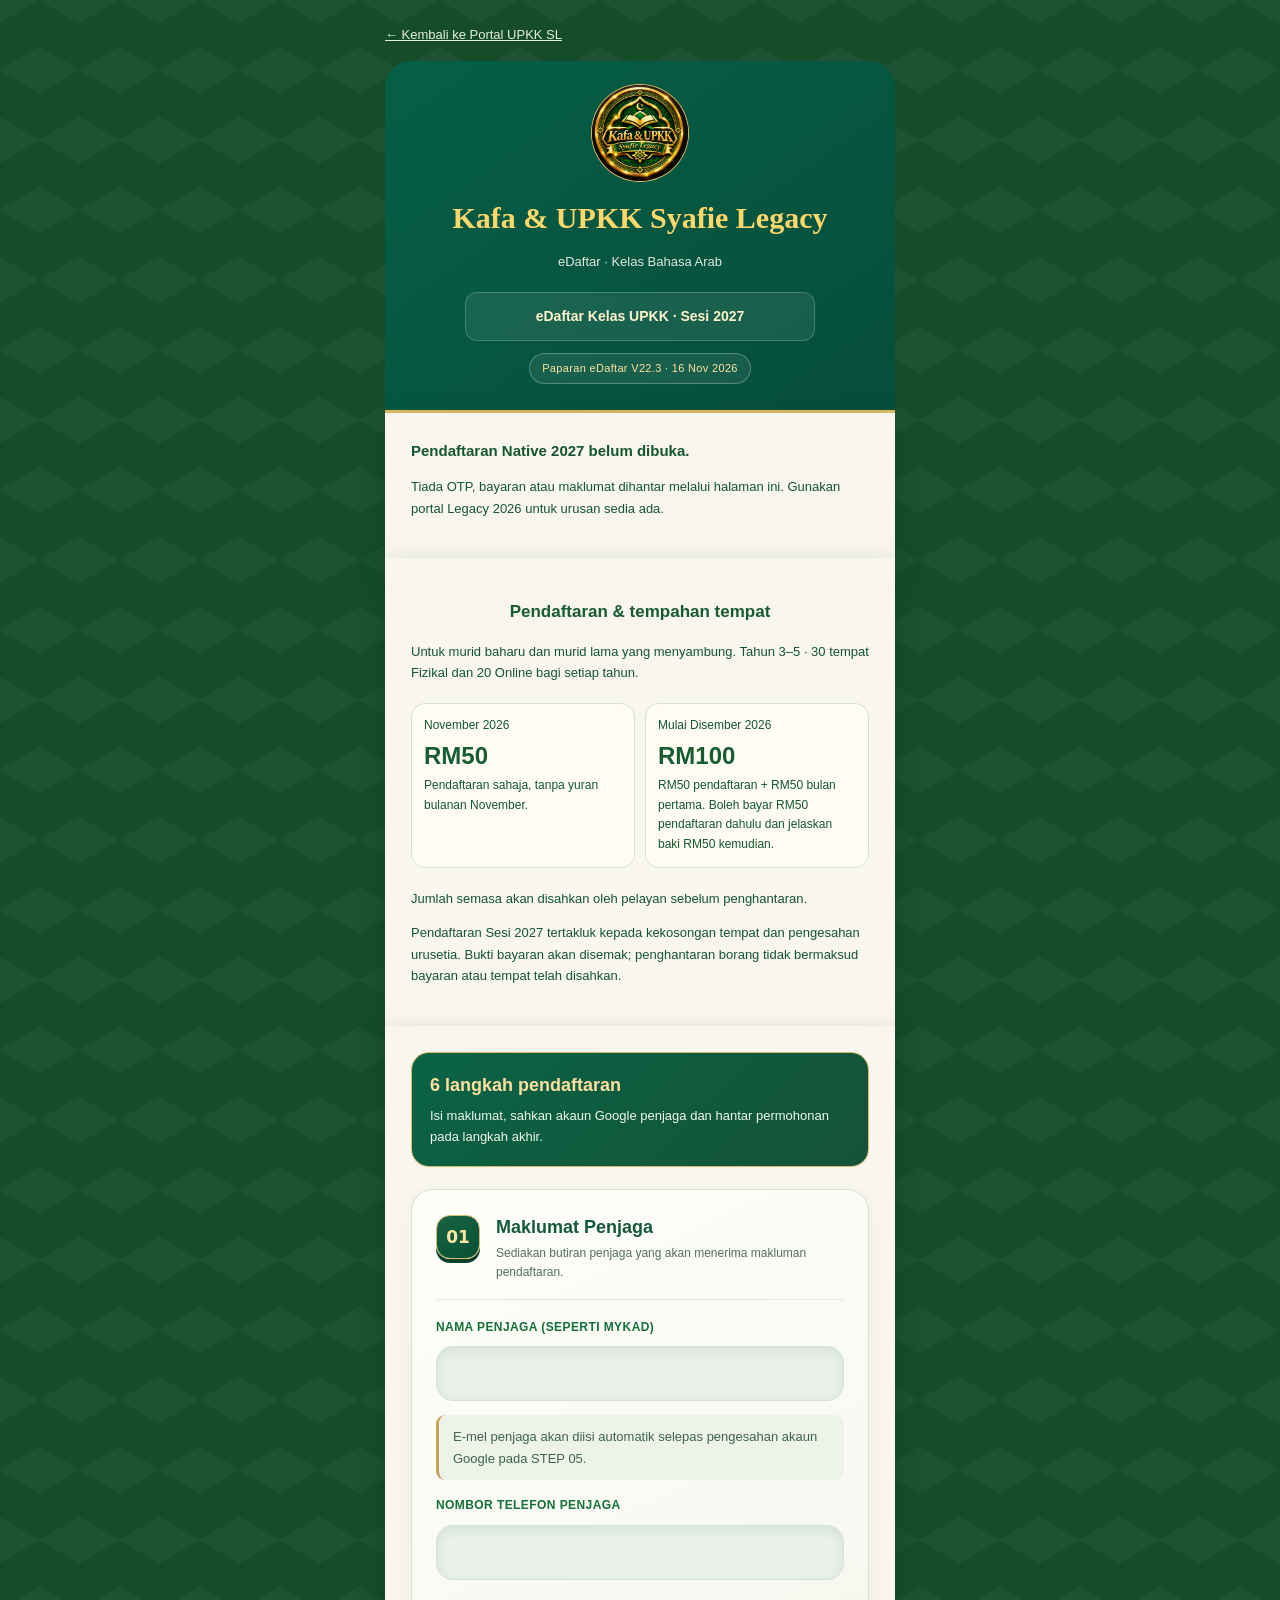
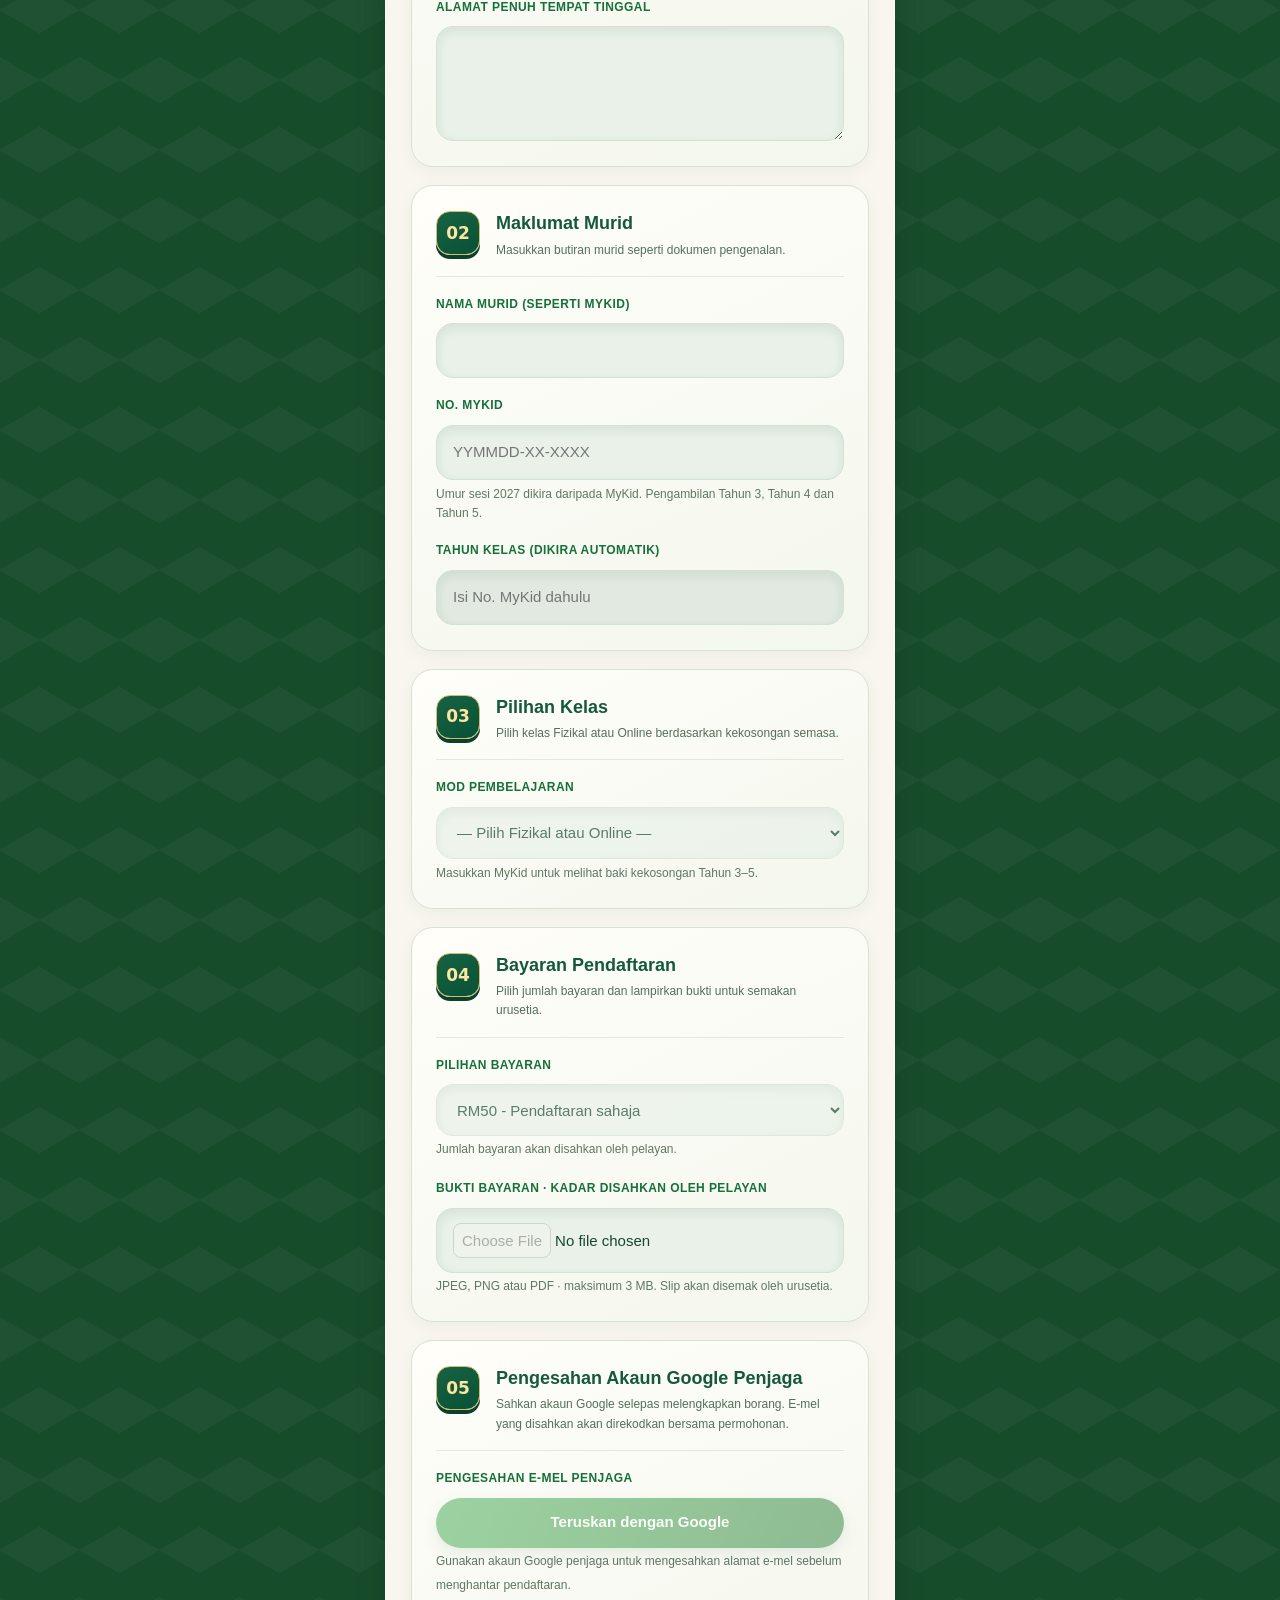
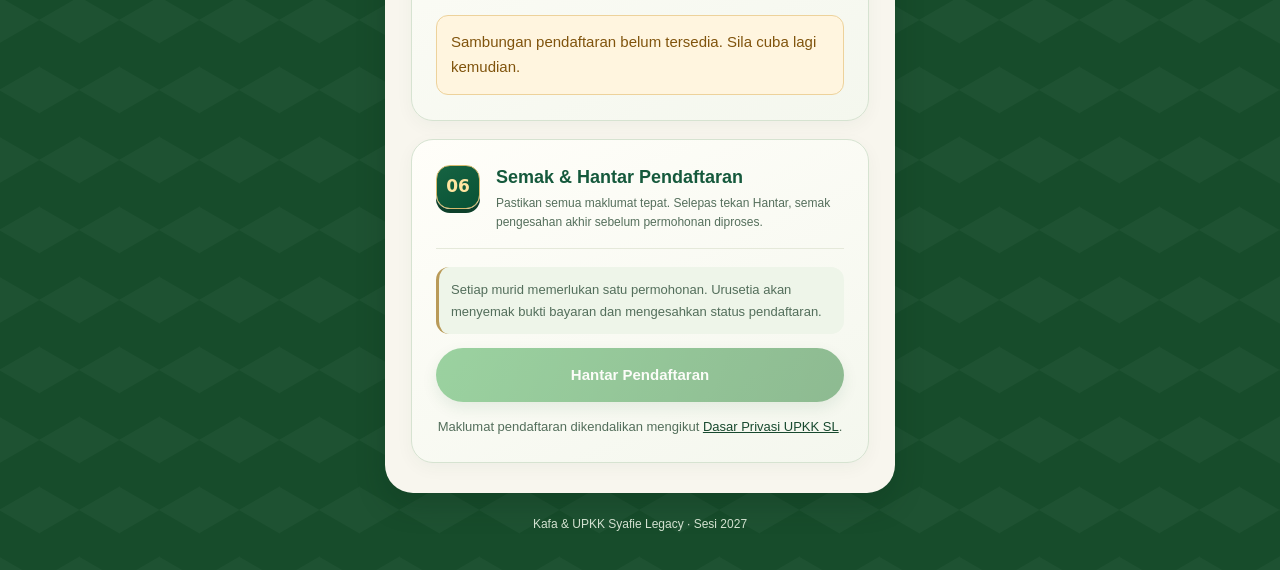
==== commit 90ec0407: "fix(edaftar): V22.3 Parent success panel" ====
--- a/edaftar.html
+++ b/edaftar.html
@@ -1,5 +1,5 @@
 <!doctype html>
-<html lang="ms"><head><meta charset="utf-8"><meta name="viewport" content="width=device-width,initial-scale=1"><meta name="referrer" content="no-referrer"><meta http-equiv="Content-Security-Policy" content="default-src 'none'; script-src 'self' https://accounts.google.com/gsi/client; style-src 'self' 'unsafe-inline' https://accounts.google.com/gsi/style; connect-src https://script.google.com https://script.googleusercontent.com https://accounts.google.com/gsi/; frame-src https://accounts.google.com/gsi/; img-src 'self' data:; base-uri 'none'; form-action 'none'; object-src 'none'"><meta name="theme-color" content="#064E3B"><meta name="description" content="Pendaftaran Kafa &amp; UPKK Syafie Legacy · Sesi 2027"><title>eDaftar · Kafa &amp; UPKK Syafie Legacy · Sesi 2027</title><link rel="stylesheet" href="./edaftar.css?v=20261116-googleonly-r2"><script defer src="./edaftar-config.js?v=20261116-googleonly-r2"></script><script defer src="./edaftar.js?v=20261116-googleonly-r2"></script></head><body><main><a href="./index.html">← Kembali ke Portal UPKK SL</a>
+<html lang="ms"><head><meta charset="utf-8"><meta name="viewport" content="width=device-width,initial-scale=1"><meta name="referrer" content="no-referrer"><meta http-equiv="Content-Security-Policy" content="default-src 'none'; script-src 'self' https://accounts.google.com/gsi/client; style-src 'self' 'unsafe-inline' https://accounts.google.com/gsi/style; connect-src https://script.google.com https://script.googleusercontent.com https://accounts.google.com/gsi/; frame-src https://accounts.google.com/gsi/; img-src 'self' data:; base-uri 'none'; form-action 'none'; object-src 'none'"><meta name="theme-color" content="#064E3B"><meta name="description" content="Pendaftaran Kafa &amp; UPKK Syafie Legacy · Sesi 2027"><title>eDaftar · Kafa &amp; UPKK Syafie Legacy · Sesi 2027</title><link rel="stylesheet" href="./edaftar.css?v=20261116-googleonly-r3"><script defer src="./edaftar-config.js?v=20261116-googleonly-r3"></script><script defer src="./edaftar.js?v=20261116-googleonly-r3"></script></head><body><main><a href="./index.html">← Kembali ke Portal UPKK SL</a>
 <header class="upkk-premium-header">
   <img
     src="./assets/branding/portal-logo.png"
@@ -13,7 +13,7 @@
   <div class="upkk-session-label">
     eDaftar Kelas UPKK · Sesi 2027
   </div>
-  <div class="ed-ui-version">Paparan eDaftar V22.2 · 16 Nov 2026</div>
+  <div class="ed-ui-version">Paparan eDaftar V22.3 · 16 Nov 2026</div>
 </header>
 <section class="card" role="status" id="ed-gate-banner"><strong>Pendaftaran Native 2027 belum dibuka.</strong><p>Tiada OTP, bayaran atau maklumat dihantar melalui halaman ini. Gunakan portal Legacy 2026 untuk urusan sedia ada.</p></section><section class="card"><h2>Pendaftaran & tempahan tempat</h2><p>Untuk murid baharu dan murid lama yang menyambung. Tahun 3–5 · 30 tempat Fizikal dan 20 Online bagi setiap tahun.</p><div class="fees"><div>November 2026<strong>RM50</strong>Pendaftaran sahaja, tanpa yuran bulanan November.</div><div>Mulai Disember 2026<strong>RM100</strong>RM50 pendaftaran + RM50 bulan pertama. Boleh bayar RM50 pendaftaran dahulu dan jelaskan baki RM50 kemudian.</div></div><p id="ed-fee-quote">Jumlah semasa akan disahkan oleh pelayan sebelum penghantaran.</p><p>Pendaftaran Sesi 2027 tertakluk kepada kekosongan tempat dan pengesahan urusetia. Bukti bayaran akan disemak; penghantaran borang tidak bermaksud bayaran atau tempat telah disahkan.</p></section><section class="card ed-form-card" aria-label="Borang pendaftaran"><div class="ed-form-intro"><strong>6 langkah pendaftaran</strong><p>Isi maklumat, sahkan akaun Google penjaga dan hantar permohonan pada langkah akhir.</p></div><form id="native-edaftar-form" autocomplete="on"><fieldset id="ed-fieldset" disabled aria-label="Pendaftaran Native ditutup" style="border:0;padding:0;margin:0;min-width:0">
 
@@ -125,4 +125,19 @@
 <p class="ed-privacy-note">Maklumat pendaftaran dikendalikan mengikut <a href="./privacy.html">Dasar Privasi UPKK SL</a>.</p>
   </div>
 </section>
-</fieldset></form></section><dialog id="ed-confirm-dialog" aria-labelledby="ed-confirm-title"><h2 id="ed-confirm-title">Sahkan pendaftaran</h2><p>Murid: <span id="ed-confirm-name"></span></p><p>Sesi 2027 · Bukti bayaran <span id="ed-confirm-fee"></span> akan dihantar untuk semakan. Bayaran belum disahkan.</p><div class="ed-confirm-actions"><button type="button" class="btn" id="ed-confirm-cancel">Batal</button><button type="button" class="btn btn-green" id="ed-confirm-yes">Ya, hantar</button></div></dialog><footer>Kafa &amp; UPKK Syafie Legacy · Sesi 2027</footer></main></body></html>+</fieldset></form>
+<section id="ed-success-view" class="ed-success-view" tabindex="-1" aria-labelledby="ed-success-title" hidden>
+  <div class="ed-success-symbol" aria-hidden="true">✓</div>
+  <h2 id="ed-success-title">Permohonan berjaya dihantar!</h2>
+  <p>Maklumat murid dan slip bayaran diterima untuk semakan urusetia.</p>
+  <p class="ed-success-pending">MENUNGGU PENGESAHAN PENTADBIR</p>
+  <dl class="ed-success-info">
+    <div><dt>Nama murid</dt><dd id="ed-success-student"></dd></div>
+    <div><dt>E-mel penjaga</dt><dd id="ed-success-email"></dd></div>
+    <div><dt>Bukti bayaran</dt><dd id="ed-success-fee"></dd></div>
+  </dl>
+  <p class="ed-success-server" id="ed-success-server"></p>
+  <p class="ed-success-note"><strong>Penting:</strong> Bayaran dan tempat belum disahkan. Urusetia akan menyemak bukti bayaran dahulu. Jangan hantar permohonan yang sama sekali lagi.</p>
+  <a class="btn btn-green ed-success-link" href="./index.html">Kembali ke Portal UPKK SL</a>
+  <button class="btn ed-success-another" id="ed-register-another" type="button">Daftar murid lain</button>
+</section></section><dialog id="ed-confirm-dialog" aria-labelledby="ed-confirm-title"><h2 id="ed-confirm-title">Sahkan pendaftaran</h2><p>Murid: <span id="ed-confirm-name"></span></p><p>Sesi 2027 · Bukti bayaran <span id="ed-confirm-fee"></span> akan dihantar untuk semakan. Bayaran belum disahkan.</p><div class="ed-confirm-actions"><button type="button" class="btn" id="ed-confirm-cancel">Batal</button><button type="button" class="btn btn-green" id="ed-confirm-yes">Ya, hantar</button></div></dialog><footer>Kafa &amp; UPKK Syafie Legacy · Sesi 2027</footer></main></body></html>
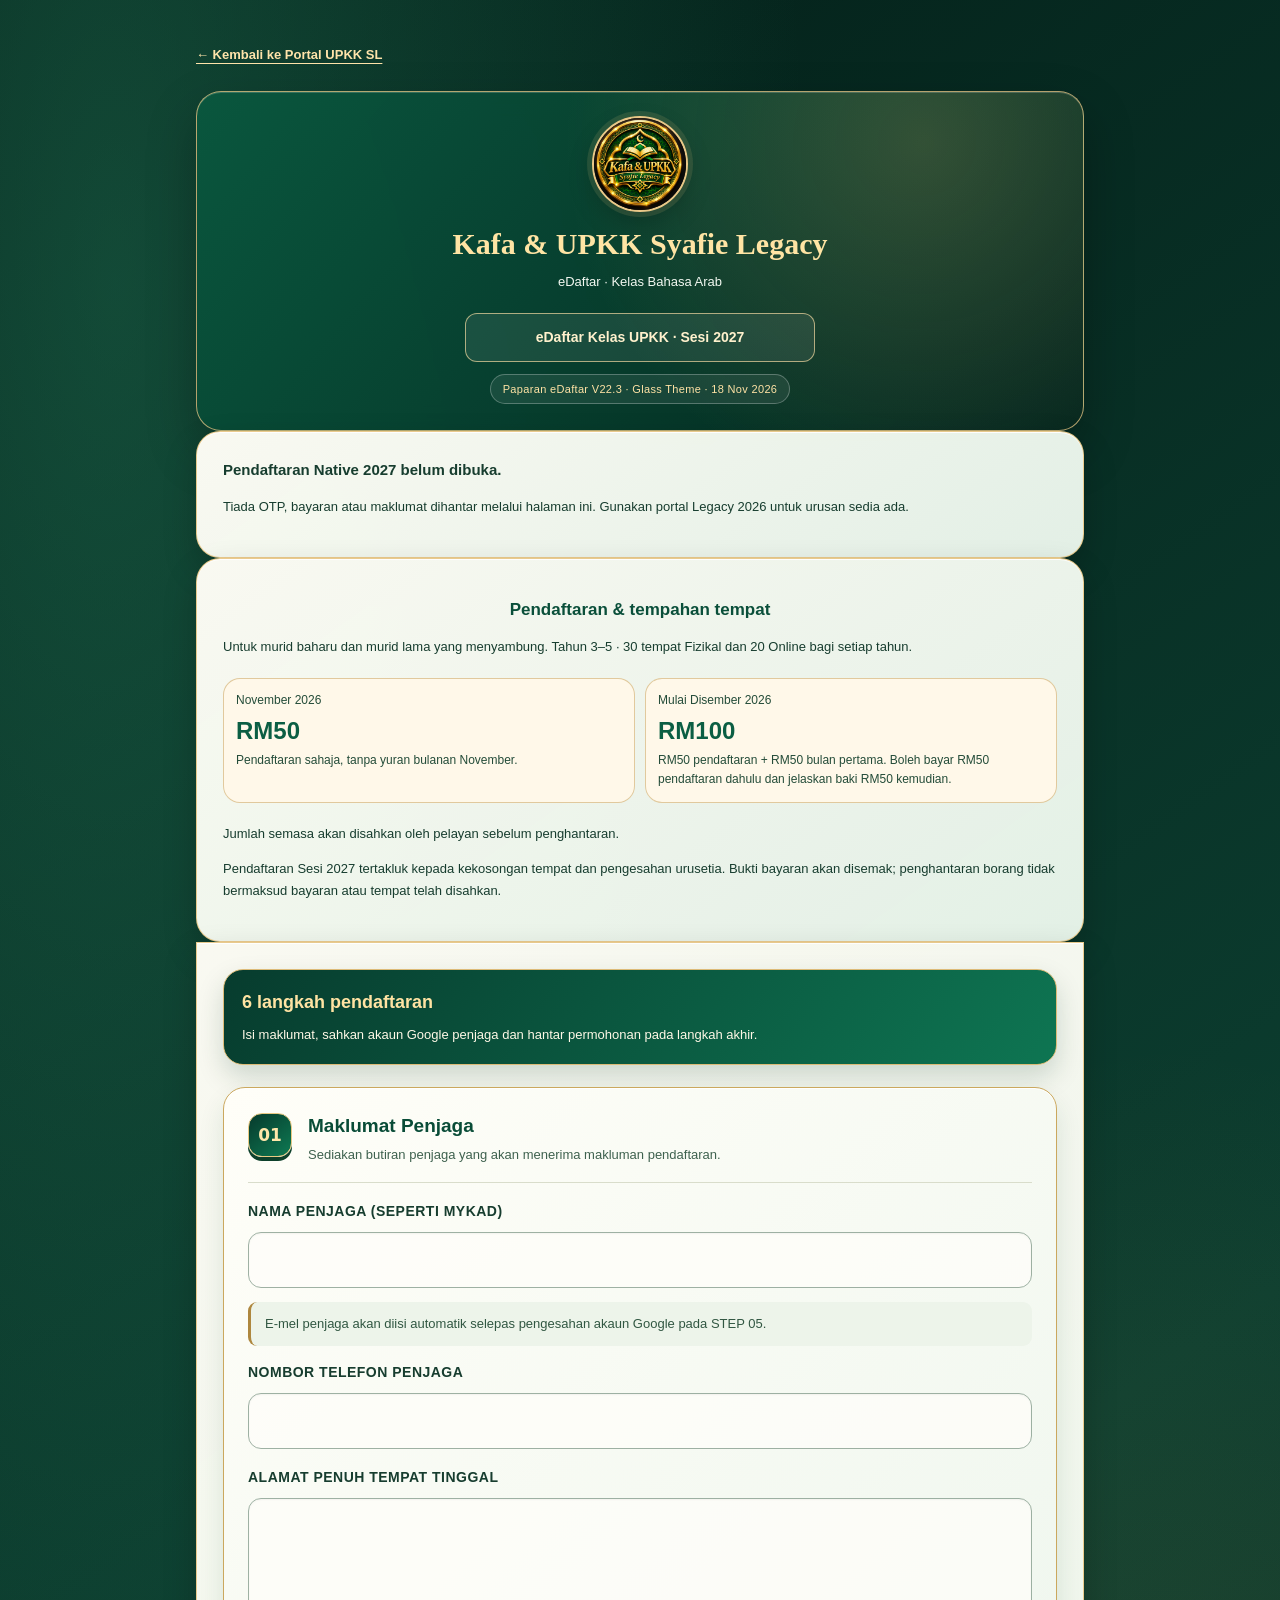
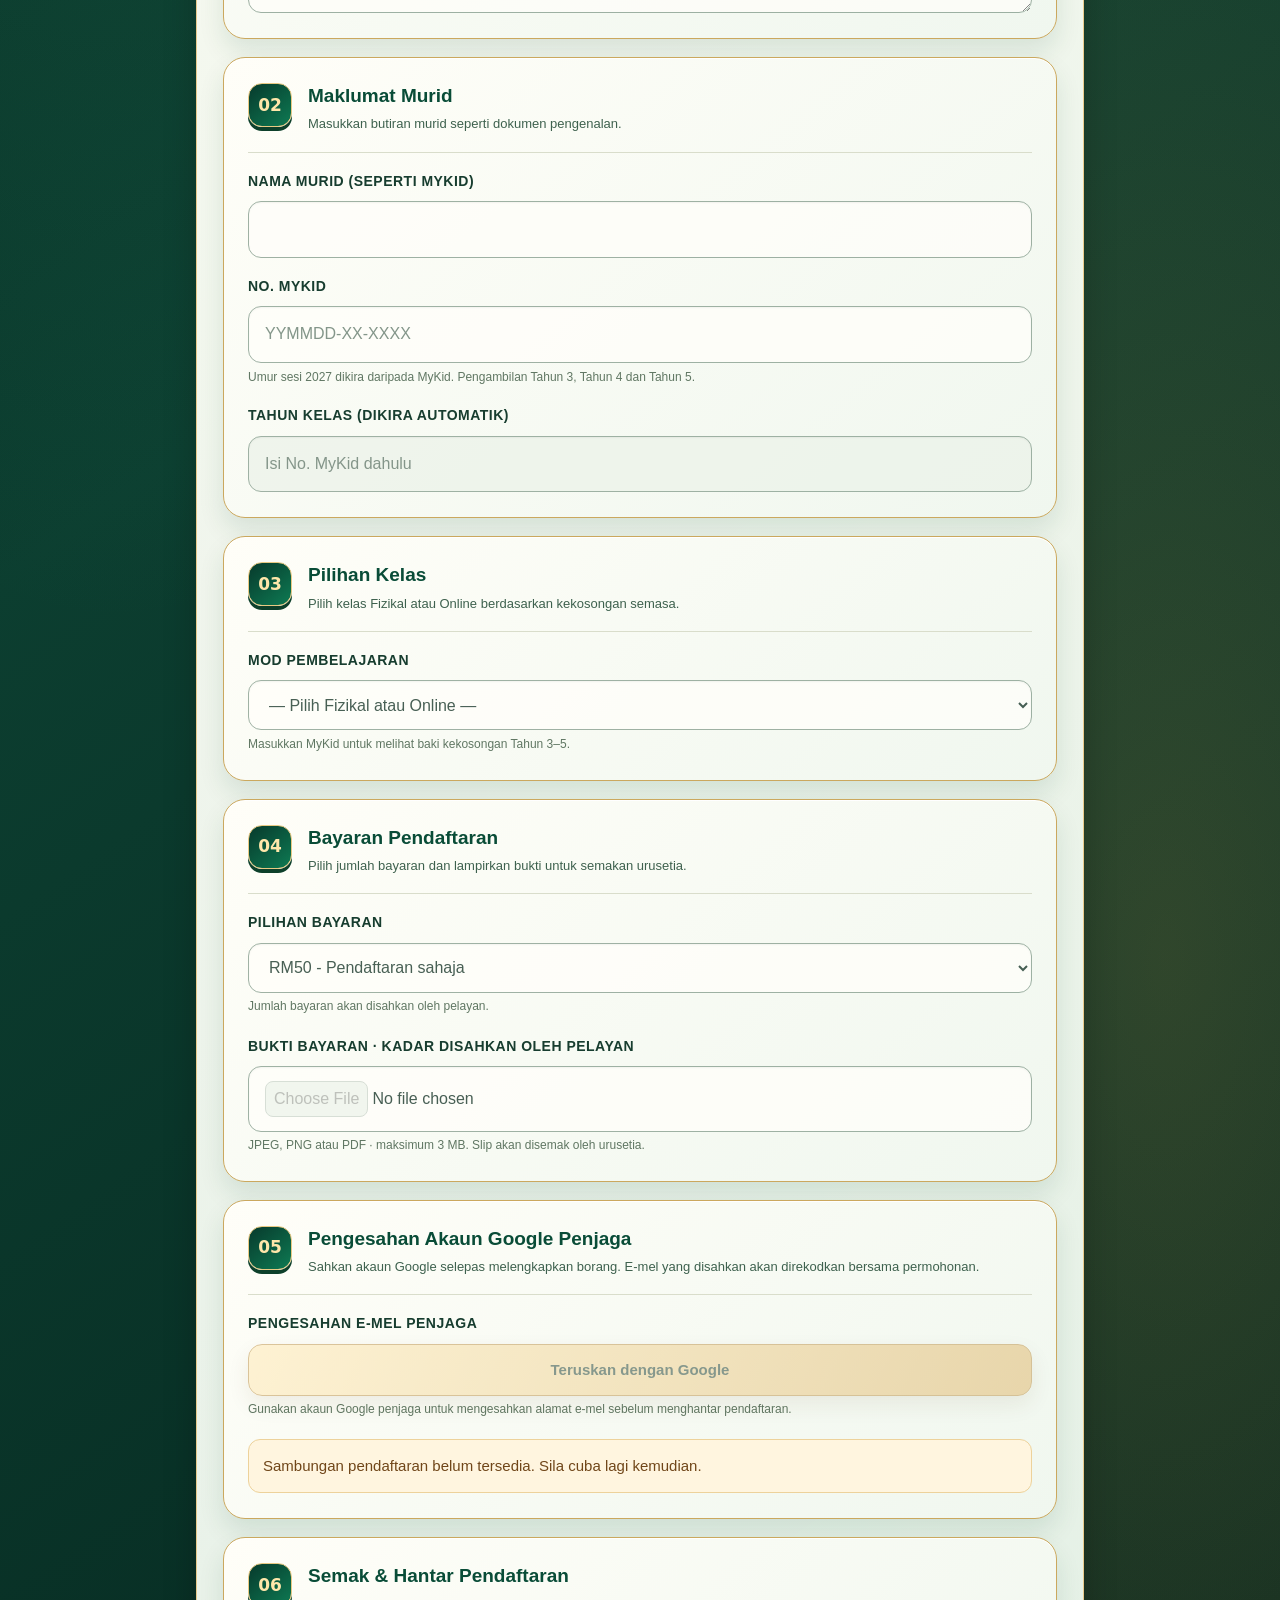
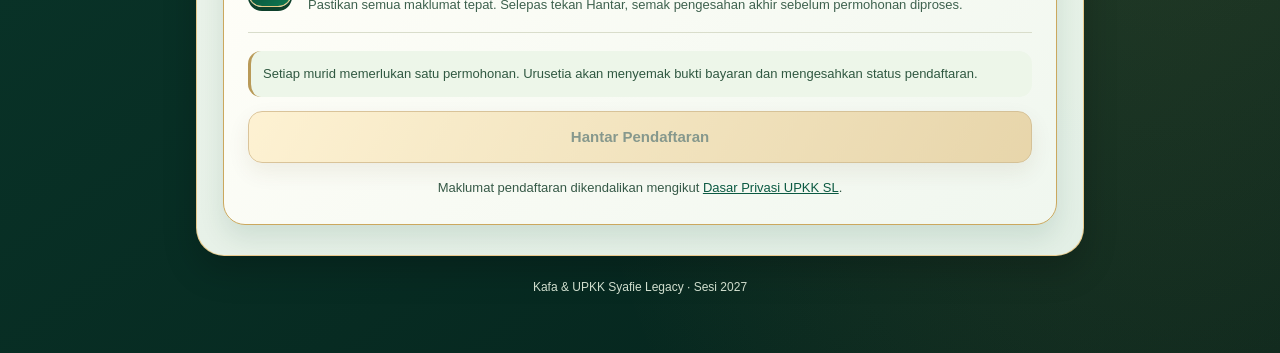
==== commit 05466775: "chore(edaftar): version CSS URL for approved glass theme" ====
--- a/edaftar.html
+++ b/edaftar.html
@@ -1,5 +1,5 @@
 <!doctype html>
-<html lang="ms"><head><meta charset="utf-8"><meta name="viewport" content="width=device-width,initial-scale=1"><meta name="referrer" content="no-referrer"><meta http-equiv="Content-Security-Policy" content="default-src 'none'; script-src 'self' https://accounts.google.com/gsi/client; style-src 'self' 'unsafe-inline' https://accounts.google.com/gsi/style; connect-src https://script.google.com https://script.googleusercontent.com https://accounts.google.com/gsi/; frame-src https://accounts.google.com/gsi/; img-src 'self' data:; base-uri 'none'; form-action 'none'; object-src 'none'"><meta name="theme-color" content="#064E3B"><meta name="description" content="Pendaftaran Kafa &amp; UPKK Syafie Legacy · Sesi 2027"><title>eDaftar · Kafa &amp; UPKK Syafie Legacy · Sesi 2027</title><link rel="stylesheet" href="./edaftar.css?v=20261116-googleonly-r3"><script defer src="./edaftar-config.js?v=20261116-googleonly-r3"></script><script defer src="./edaftar.js?v=20261116-googleonly-r3"></script></head><body><main><a href="./index.html">← Kembali ke Portal UPKK SL</a>
+<html lang="ms"><head><meta charset="utf-8"><meta name="viewport" content="width=device-width,initial-scale=1"><meta name="referrer" content="no-referrer"><meta http-equiv="Content-Security-Policy" content="default-src 'none'; script-src 'self' https://accounts.google.com/gsi/client; style-src 'self' 'unsafe-inline' https://accounts.google.com/gsi/style; connect-src https://script.google.com https://script.googleusercontent.com https://accounts.google.com/gsi/; frame-src https://accounts.google.com/gsi/; img-src 'self' data:; base-uri 'none'; form-action 'none'; object-src 'none'"><meta name="theme-color" content="#064E3B"><meta name="description" content="Pendaftaran Kafa &amp; UPKK Syafie Legacy · Sesi 2027"><title>eDaftar · Kafa &amp; UPKK Syafie Legacy · Sesi 2027</title><link rel="stylesheet" href="./edaftar.css?v=20261118-glass-theme1"><script defer src="./edaftar-config.js?v=20261116-googleonly-r3"></script><script defer src="./edaftar.js?v=20261116-googleonly-r3"></script></head><body><main><a href="./index.html">← Kembali ke Portal UPKK SL</a>
 <header class="upkk-premium-header">
   <img
     src="./assets/branding/portal-logo.png"
@@ -13,7 +13,7 @@
   <div class="upkk-session-label">
     eDaftar Kelas UPKK · Sesi 2027
   </div>
-  <div class="ed-ui-version">Paparan eDaftar V22.3 · 16 Nov 2026</div>
+  <div class="ed-ui-version">Paparan eDaftar V22.3 · Glass Theme · 18 Nov 2026</div>
 </header>
 <section class="card" role="status" id="ed-gate-banner"><strong>Pendaftaran Native 2027 belum dibuka.</strong><p>Tiada OTP, bayaran atau maklumat dihantar melalui halaman ini. Gunakan portal Legacy 2026 untuk urusan sedia ada.</p></section><section class="card"><h2>Pendaftaran & tempahan tempat</h2><p>Untuk murid baharu dan murid lama yang menyambung. Tahun 3–5 · 30 tempat Fizikal dan 20 Online bagi setiap tahun.</p><div class="fees"><div>November 2026<strong>RM50</strong>Pendaftaran sahaja, tanpa yuran bulanan November.</div><div>Mulai Disember 2026<strong>RM100</strong>RM50 pendaftaran + RM50 bulan pertama. Boleh bayar RM50 pendaftaran dahulu dan jelaskan baki RM50 kemudian.</div></div><p id="ed-fee-quote">Jumlah semasa akan disahkan oleh pelayan sebelum penghantaran.</p><p>Pendaftaran Sesi 2027 tertakluk kepada kekosongan tempat dan pengesahan urusetia. Bukti bayaran akan disemak; penghantaran borang tidak bermaksud bayaran atau tempat telah disahkan.</p></section><section class="card ed-form-card" aria-label="Borang pendaftaran"><div class="ed-form-intro"><strong>6 langkah pendaftaran</strong><p>Isi maklumat, sahkan akaun Google penjaga dan hantar permohonan pada langkah akhir.</p></div><form id="native-edaftar-form" autocomplete="on"><fieldset id="ed-fieldset" disabled aria-label="Pendaftaran Native ditutup" style="border:0;padding:0;margin:0;min-width:0">
 
--- a/edaftar.css
+++ b/edaftar.css
@@ -279,3 +279,111 @@
 .ed-verified-label{display:block;text-transform:uppercase;letter-spacing:.045em;font-size:11px;font-weight:750;color:#26724a}
 #ed-google-verified-email{display:block;font-size:16px;color:#115b36;overflow-wrap:anywhere}
 .ed-google-verified small{color:#467057!important}
+
+
+/* V22.3: Success state replaces the completed application form. */
+.ed-form-intro[hidden],#native-edaftar-form[hidden],.ed-success-view[hidden]{display:none!important}
+.ed-success-view{padding:18px 4px;text-align:center;color:#184c35;outline:none}
+.ed-success-symbol{display:grid;place-items:center;width:105px;height:105px;margin:0 auto 22px;border-radius:30px;background:linear-gradient(145deg,#bcf4c7,#3fb77a);color:white;font-size:66px;font-weight:900;box-shadow:inset 6px 7px 12px #ffffffa0,inset -8px -10px 16px #196f4850,0 9px 0 #25764e,0 18px 25px #19513b40}
+#ed-success-title{font-size:clamp(24px,5vw,34px);line-height:1.22;margin:12px 0;color:#164a34}
+.ed-success-view>p{max-width:520px;margin:12px auto;line-height:1.7}
+.ed-success-pending{display:inline-block!important;background:#e8f5e9;border:1px solid #bad7bd;color:#216840;border-radius:50px;padding:10px 18px;font-size:13px;font-weight:800}
+.ed-success-info{max-width:520px;margin:18px auto;text-align:left;padding:7px 18px;border:1px solid #dce8de;border-radius:18px;background:#f9fcf8}
+.ed-success-info div{display:flex;justify-content:space-between;gap:12px;align-items:flex-start;padding:12px 0}
+.ed-success-info div+div{border-top:1px solid #dfe8df}
+.ed-success-info dt{font-size:12px;color:#557262;flex:0 0 42%}
+.ed-success-info dd{margin:0;text-align:right;overflow-wrap:anywhere;font-size:14px;font-weight:750}
+.ed-success-server{max-width:520px;background:#fff2d9;border:1px solid #e7d09c;border-radius:14px;color:#75501a;padding:14px 16px;text-align:left;font-size:13px}
+.ed-success-note{max-width:520px;background:#edf5ec;border-left:4px solid #bba05d;border-radius:10px;color:#3b614b;padding:15px;text-align:left;font-size:13px}
+.ed-success-link,.ed-success-another{width:100%;max-width:520px;min-height:50px;margin:10px auto;display:flex;align-items:center;justify-content:center;text-decoration:none}
+.ed-success-another{background:#fff;color:#1b5b3a;border:1px solid #bdd4c5}
+@media(max-width:460px){.ed-success-view{padding:14px 0}.ed-success-info{padding:6px 13px}.ed-success-info div{display:block}.ed-success-info dd{text-align:left;padding-top:3px}}
+@media(prefers-reduced-motion:no-preference){.ed-success-symbol{animation:ed-success-pop .4s ease-out both}@keyframes ed-success-pop{from{opacity:.3;transform:scale(.8)}to{opacity:1;transform:scale(1)}}}
+
+
+/* UPKK SL eDaftar Glass 2027 — UI skin only, no field/function changes. */
+:root{--text-muted:#435e50;--forest:#0b5a42;--gold:#d7ad65}
+body{
+  background:radial-gradient(ellipse at 9% 8%,rgba(45,148,107,.35),transparent 42%),
+    radial-gradient(ellipse at 91% 72%,rgba(219,166,71,.19),transparent 42%),
+    linear-gradient(145deg,#031d17,#0c3e30 49%,#05231c);
+  color:#f7f9f1;
+  min-height:100vh;
+}
+main{max-width:920px;margin:0 auto;padding:28px 16px 55px}
+main>a:first-child{display:inline-flex;align-items:center;color:#ffe4aa;font-weight:700;padding:10px 0;text-decoration:underline;text-underline-offset:4px}
+.upkk-premium-header{
+  position:relative;overflow:hidden;
+  background:radial-gradient(circle at 82% 15%,rgba(229,187,106,.2),transparent 46%),
+    linear-gradient(130deg,rgba(10,88,63,.95),rgba(4,38,30,.96));
+  border:1px solid rgba(243,205,137,.73);
+  border-radius:25px;
+  box-shadow:0 22px 49px rgba(0,0,0,.25),inset 0 1px rgba(255,255,255,.18);
+  text-align:center;
+  -webkit-backdrop-filter:blur(12px);backdrop-filter:blur(12px);
+}
+.upkk-premium-header h1{color:#ffe4a4;line-height:1.3}
+.upkk-premium-header p{color:#f2f8f1}
+.upkk-session-label{color:#fff1cd;border-color:rgba(255,225,167,.65)}
+.upkk-header-logo{border:2px solid #e9c888;box-shadow:0 0 0 5px rgba(239,201,129,.12),0 10px 24px rgba(0,0,0,.22)}
+.card{
+  background:linear-gradient(145deg,rgba(255,254,246,.975),rgba(235,247,237,.965));
+  color:#173d2f;
+  border:1px solid rgba(232,191,116,.78);
+  border-radius:24px;
+  box-shadow:0 15px 34px rgba(0,0,0,.2),inset 0 1px rgba(255,255,255,.94);
+}
+.card h2{color:#0a4f3a;line-height:1.35}
+.card p{line-height:1.7}
+.fees>div{border:1px solid rgba(200,164,96,.55);border-radius:17px;background:#fff8e9;color:#244c39}
+.fees strong{color:#0b5e43}
+.ed-form-intro{
+  background:linear-gradient(125deg,#073c2e,#0e7552);
+  border:1px solid #ddbb78;border-radius:20px;
+  box-shadow:0 12px 27px rgba(1,52,34,.17);
+}
+.ed-form-intro strong{color:#ffe3a3}
+.ed-form-intro p{color:#fff9e7}
+.edaftar-step{
+  background:linear-gradient(140deg,#fffef8,#f0f7ef);
+  border:1px solid #cba85e;border-radius:22px;
+  box-shadow:0 13px 26px rgba(6,73,45,.11),inset 0 1px #fff;
+}
+.ed-step-header{border-bottom:1px solid #d9ddcb}
+.ed-step-number{background:linear-gradient(140deg,#073a2c,#0e7a53);border:1px solid #e8c982;color:#ffe7aa}
+.ed-step-heading h3{color:#094c37;font-size:clamp(16px,3.6vw,19px)}
+.ed-step-heading p{color:#3e614e;font-size:13px}
+.form-lbl{color:#173d2f;font-size:14px;font-weight:750;line-height:1.55}
+.form-inp{
+  background:#fffefa!important;color:#102e22!important;
+  border:1.5px solid #829a8a!important;border-radius:13px;
+  min-height:50px;font-size:16px;
+  box-shadow:inset 0 1px 2px rgba(0,0,0,.06);
+}
+.form-inp::placeholder{color:#5f7668;opacity:1}
+.form-inp:focus{
+  border-color:#ab7a28!important;
+  box-shadow:0 0 0 3px rgba(202,160,75,.26)!important;
+  outline:2px solid transparent;
+}
+.form-inp[readonly]{background:#ecf2e9!important;color:#284a3a!important}
+.form-inp:disabled{opacity:.76}
+.btn-green,#ed-submit{
+  background:linear-gradient(115deg,#ffe8b0,#dfb568);
+  color:#173829!important;border:1px solid #b98c40;
+  border-radius:14px;font-weight:800;min-height:52px;
+  box-shadow:0 9px 22px rgba(85,60,12,.16);
+}
+button:disabled{cursor:not-allowed}
+.ed-email-guidance{background:#edf4ea;color:#315742;border-left-color:#ae873e}
+.ed-google-verified{border-color:#7fb593;background:#eaf7eb}
+.ed-verified-label,#ed-google-verified-email{color:#125c3d}
+.ed-final-note,.ed-success-note{background:#edf6e9;color:#305841}
+.ed-privacy-note,.ed-otp-note{color:#365947}
+.edaftar-warn{color:#704619}
+.ed-success-view{color:#164b36}
+.ed-success-view h2,.ed-success-view #ed-success-title{color:#0b533b}
+main :is(a,button,input,select,textarea):focus-visible{outline:3px solid #edbd62;outline-offset:3px}
+@media(max-width:480px){main{padding:16px 12px 40px}.upkk-premium-header{padding:24px 16px}.card{border-radius:19px}.edaftar-step{border-radius:18px}}
+@media(prefers-reduced-transparency:reduce){.upkk-premium-header{background:#0a4835;backdrop-filter:none;-webkit-backdrop-filter:none}}
+@media(prefers-reduced-motion:reduce){.card,.edaftar-step,.upkk-premium-header{animation:none!important;transition:none!important}}
